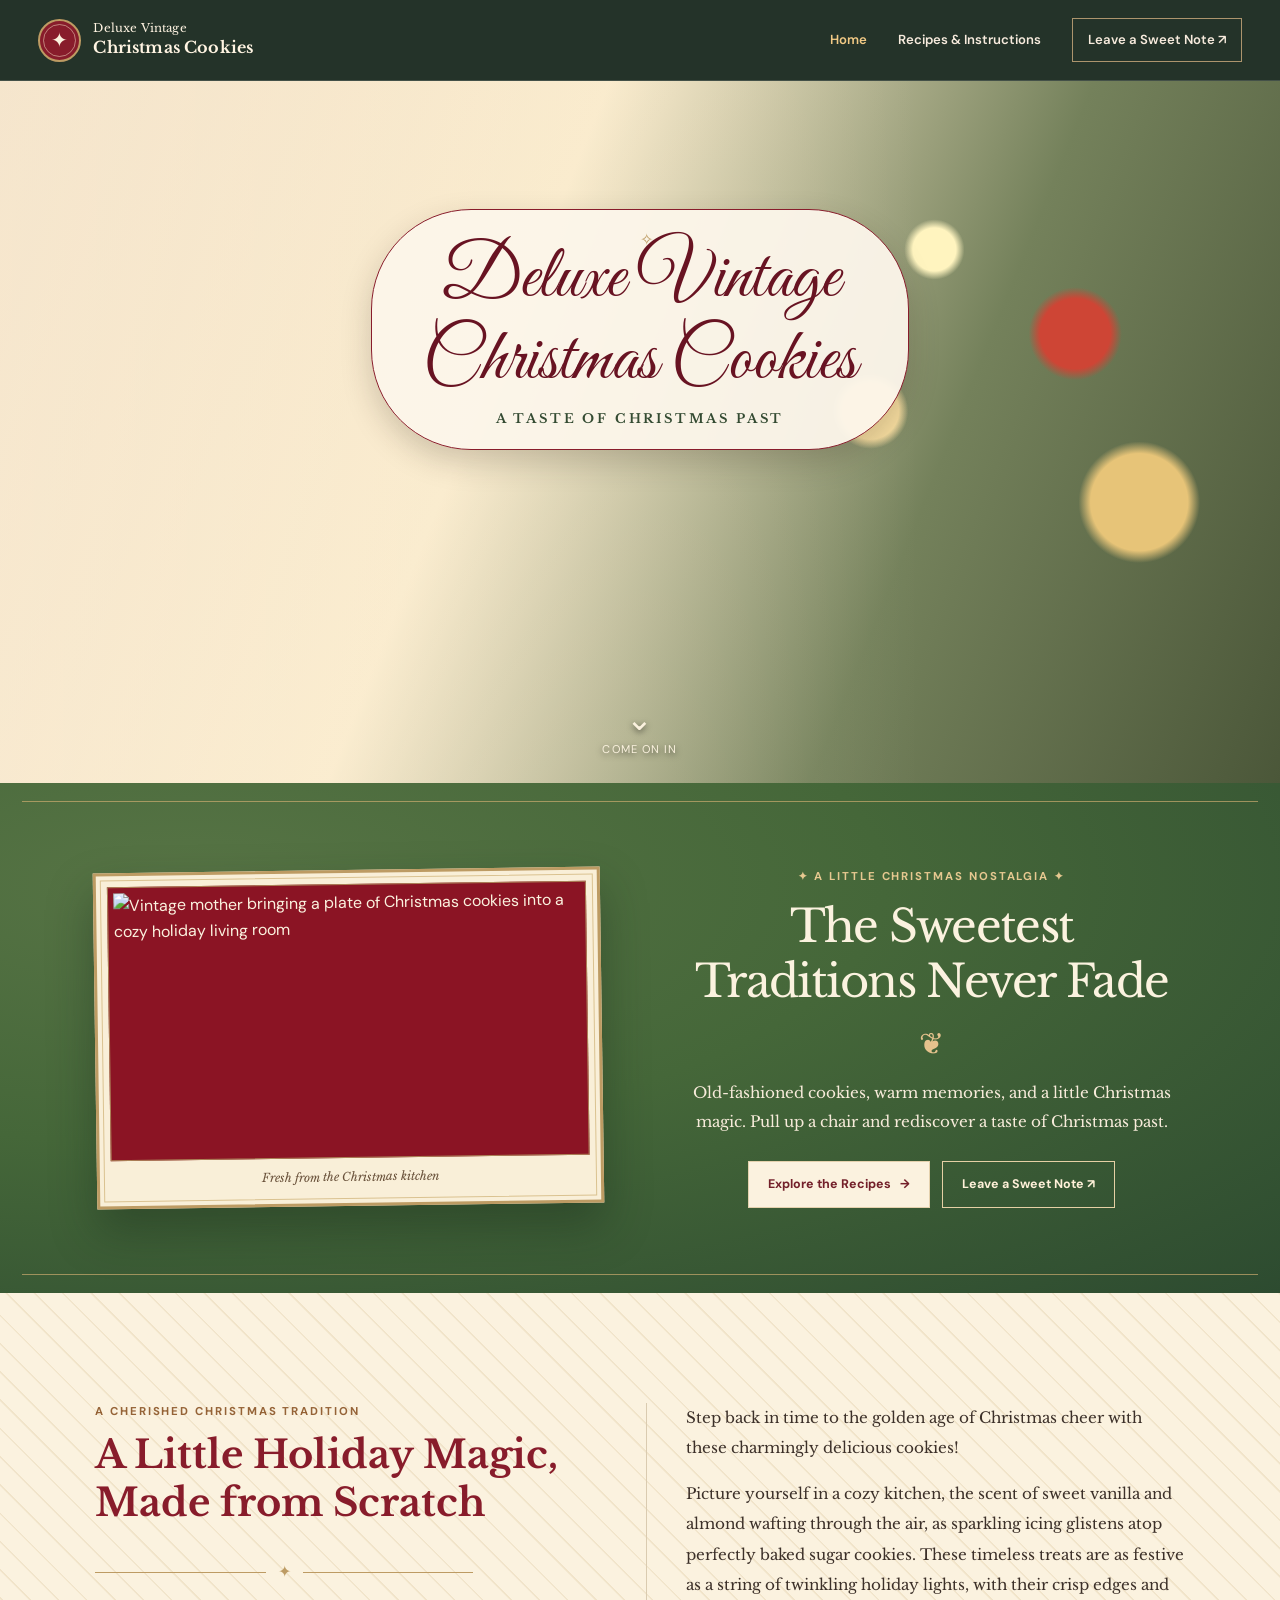
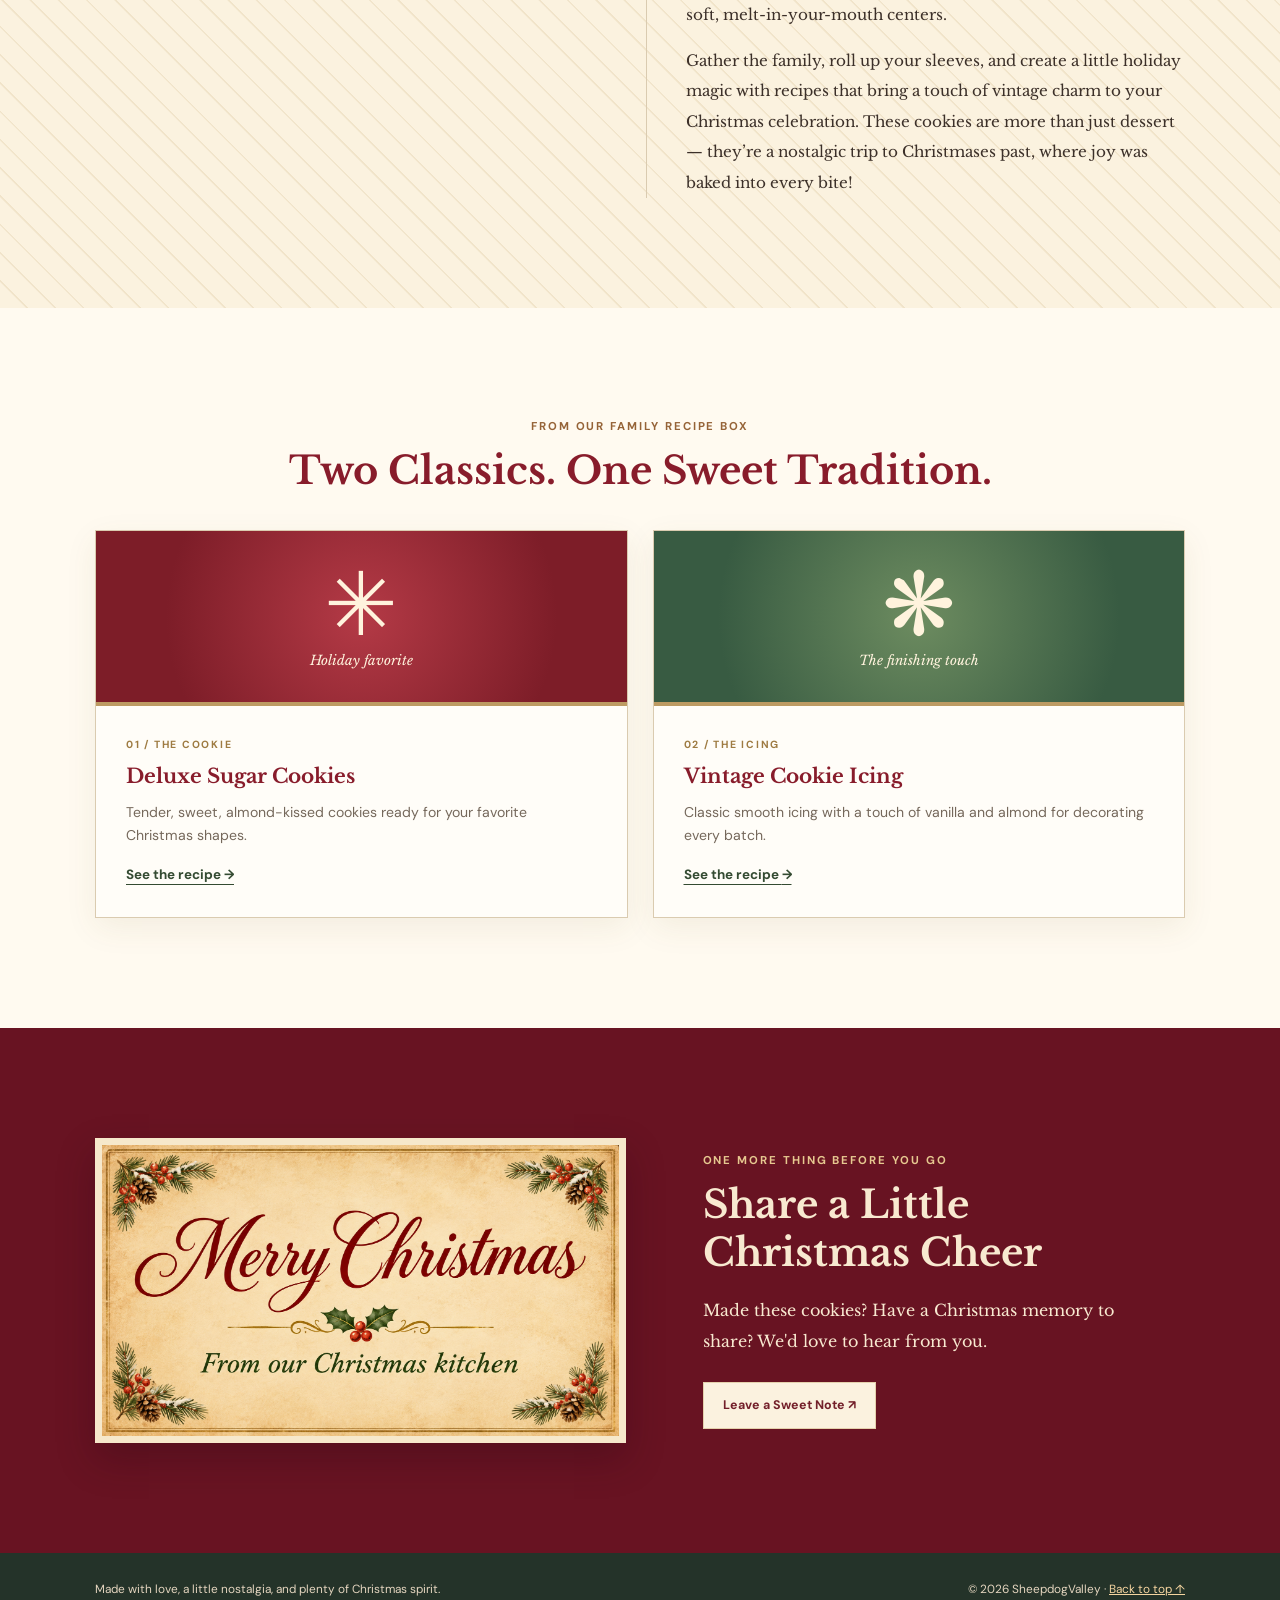
==== index.html @ 64ed607b "Add files via upload" ====
<!doctype html>
<html lang="en">
<head>
  <meta charset="utf-8">
  <meta name="viewport" content="width=device-width,initial-scale=1">
  <meta name="theme-color" content="#344b32">
  <meta name="description" content="Vintage Christmas sugar cookies, old-fashioned icing, and warm holiday memories from our Christmas kitchen.">
  <title>Deluxe Vintage Christmas Cookies — A Taste of Christmas Past</title>
  <link rel="preconnect" href="https://fonts.googleapis.com">
  <link rel="preconnect" href="https://fonts.gstatic.com" crossorigin>
  <link href="https://fonts.googleapis.com/css2?family=DM+Sans:wght@400;500;600;700&family=Libre+Baskerville:ital,wght@0,400;0,700;1,400&family=Great+Vibes&display=swap" rel="stylesheet">
  <link rel="stylesheet" href="css/styles.css">
  <script src="js/site.js" defer></script>
</head>
<body data-page="home">
  <a class="skip-link" href="#main">Skip to content</a>
  <header class="site-header" id="top">
    <div class="nav-shell">
      <a class="brand" href="index.html" aria-label="Deluxe Vintage Christmas Cookies, home"><span class="brand-mark" aria-hidden="true">✦</span><span>Deluxe Vintage<br><strong>Christmas Cookies</strong></span></a>
      <button class="menu-toggle" aria-label="Open navigation" aria-expanded="false" aria-controls="main-nav"><span></span><span></span><span></span></button>
      <nav id="main-nav" class="main-nav" aria-label="Main navigation">
        <a class="active" aria-current="page" href="index.html">Home</a>
        <a href="recipes.html">Recipes &amp; Instructions</a>
        <a class="nav-guestbook" href="https://docs.google.com/forms/d/e/1FAIpQLSepD3KOEROYPCmtr9J_5tR6kHB3oXomEkwlmHyR0JxOsneLbQ/viewform" target="_blank" rel="noopener noreferrer">Leave a Sweet Note ↗</a>
      </nav>
    </div>
  </header>
  <main id="main">
    <section class="hero" aria-label="Christmas cookie welcome">
      <!-- PLACEHOLDER: Replace --hero-image in css/styles.css with your original hero artwork URL. -->
      <div class="hero-shimmer" aria-hidden="true"></div>
      <div class="hero-content">
        <div class="hero-title-card"><span class="hero-spark" aria-hidden="true">✧</span><h1>Deluxe Vintage<br>Christmas Cookies</h1><p>A Taste of Christmas Past</p></div>
      </div>
      <a class="scroll-cue" href="#welcome" aria-label="Scroll to welcome section"><span aria-hidden="true">⌄</span><small>Come on in</small></a>
    </section>
    <section class="welcome" id="welcome" aria-labelledby="welcome-heading">
      <div class="welcome-inner page-width">
        <figure class="picture-frame">
          <div class="picture-mat"><img src="https://i.postimg.cc/tRhtRrcj/In-Shot-20261106-101318757.gif" alt="Vintage mother bringing a plate of Christmas cookies into a cozy holiday living room" width="854" height="480" loading="lazy"></div>
          <figcaption>Fresh from the Christmas kitchen</figcaption>
        </figure>
        <div class="welcome-copy">
          <p class="eyebrow light">✦ A little Christmas nostalgia ✦</p>
          <h2 id="welcome-heading">The Sweetest Traditions Never Fade</h2>
          <span class="flourish" aria-hidden="true">❦</span>
          <p>Old-fashioned cookies, warm memories, and a little Christmas magic. Pull up a chair and rediscover a taste of Christmas past.</p>
          <div class="button-row"><a class="button button-cream" href="recipes.html">Explore the Recipes <span aria-hidden="true">→</span></a><a class="button button-outline" href="https://docs.google.com/forms/d/e/1FAIpQLSepD3KOEROYPCmtr9J_5tR6kHB3oXomEkwlmHyR0JxOsneLbQ/viewform" target="_blank" rel="noopener noreferrer">Leave a Sweet Note ↗</a></div>
        </div>
      </div>
    </section>
    <section class="story section-pad" aria-labelledby="story-heading">
      <div class="story-inner page-width"><div class="story-lead"><p class="eyebrow">A cherished Christmas tradition</p><h2 id="story-heading">A Little Holiday Magic,<br>Made from Scratch</h2><div class="mini-rule" aria-hidden="true">✦</div></div>
        <div class="story-body"><p>Step back in time to the golden age of Christmas cheer with these charmingly delicious cookies!</p><p>Picture yourself in a cozy kitchen, the scent of sweet vanilla and almond wafting through the air, as sparkling icing glistens atop perfectly baked sugar cookies. These timeless treats are as festive as a string of twinkling holiday lights, with their crisp edges and soft, melt-in-your-mouth centers.</p><p>Gather the family, roll up your sleeves, and create a little holiday magic with recipes that bring a touch of vintage charm to your Christmas celebration. These cookies are more than just dessert — they’re a nostalgic trip to Christmases past, where joy was baked into every bite!</p></div>
      </div>
    </section>
    <section class="recipe-teaser section-pad" aria-labelledby="teaser-heading"><div class="page-width"><p class="eyebrow centered">From our family recipe box</p><h2 id="teaser-heading" class="centered">Two Classics. One Sweet Tradition.</h2><div class="teaser-grid">
      <article class="teaser-card"><div class="teaser-art teaser-art-cookie"><span aria-hidden="true">✳</span><small>Holiday favorite</small></div><div class="teaser-copy"><p class="card-number">01 / THE COOKIE</p><h3>Deluxe Sugar Cookies</h3><p>Tender, sweet, almond-kissed cookies ready for your favorite Christmas shapes.</p><a class="text-link" href="recipes.html#sugar-cookies">See the recipe <span aria-hidden="true">→</span></a></div></article>
      <article class="teaser-card"><div class="teaser-art teaser-art-icing"><span aria-hidden="true">❋</span><small>The finishing touch</small></div><div class="teaser-copy"><p class="card-number">02 / THE ICING</p><h3>Vintage Cookie Icing</h3><p>Classic smooth icing with a touch of vanilla and almond for decorating every batch.</p><a class="text-link" href="recipes.html#cookie-icing">See the recipe <span aria-hidden="true">→</span></a></div></article>
    </div></div></section>
    <section class="closing section-pad" aria-labelledby="closing-heading"><div class="page-width closing-inner"><img class="closing-card" src="assets/christmas-card.png" alt="Vintage Merry Christmas greeting card, from our Christmas kitchen" loading="lazy"><div><p class="eyebrow light">One more thing before you go</p><h2 id="closing-heading">Share a Little Christmas Cheer</h2><p>Made these cookies? Have a Christmas memory to share? We'd love to hear from you.</p><a class="button button-cream" href="https://docs.google.com/forms/d/e/1FAIpQLSepD3KOEROYPCmtr9J_5tR6kHB3oXomEkwlmHyR0JxOsneLbQ/viewform" target="_blank" rel="noopener noreferrer">Leave a Sweet Note ↗</a></div></div></section>
  </main>
  <footer class="site-footer"><div class="page-width footer-inner"><p>Made with love, a little nostalgia, and plenty of Christmas spirit.</p><p>© <span data-year>2026</span> SheepdogValley · <a href="#top">Back to top ↑</a></p></div></footer>
</body>
</html>
---- css/styles.css ----
:root{--evergreen:#344b32;--green:#456739;--deep-green:#233a2d;--cranberry:#881c2b;--cranberry-dark:#681322;--ivory:#fbf2df;--paper:#fffbf3;--gold:#bd9b63;--ink:#3c3029;--muted:#75685b;--line:#dacbb0;--hero-image:none} /* PLACEHOLDER: set --hero-image:url('YOUR_HERO_IMAGE_URL'); */
*,*::before,*::after{box-sizing:border-box}html{scroll-behavior:smooth;scroll-padding-top:86px}body{margin:0;background:var(--ivory);color:var(--ink);font-family:'DM Sans',Arial,sans-serif;line-height:1.65}a{color:inherit}img{max-width:100%}button,input{font:inherit}button{cursor:pointer}h1,h2,h3,p{margin-top:0}h1,h2,h3{font-family:'Libre Baskerville',Georgia,serif;line-height:1.25}h1{font-size:clamp(2.25rem,5vw,4.6rem)}h2{font-size:clamp(1.8rem,3vw,3rem)}h3{font-size:1.25rem}.page-width{max-width:1190px;margin-inline:auto;padding-inline:clamp(20px,4vw,50px)}.section-pad{padding-block:clamp(64px,9vw,110px)}.centered{text-align:center}.eyebrow{color:#956337;letter-spacing:.17em;text-transform:uppercase;font-size:.71rem;font-weight:700;line-height:1.5}.eyebrow.light{color:#e6c890}.skip-link{position:absolute;z-index:100;top:-100px;left:20px;padding:10px;background:white}.skip-link:focus{top:8px}.site-header{position:relative;z-index:20;background:#243329;color:#fff4e2;border-bottom:1px solid #ffffff25}.nav-shell{max-width:1480px;min-height:80px;display:flex;align-items:center;justify-content:space-between;gap:25px;margin:auto;padding:12px clamp(20px,3vw,46px)}.brand{display:flex;align-items:center;gap:12px;text-decoration:none;font-family:'Libre Baskerville',Georgia,serif;font-size:.73rem;line-height:1.35;letter-spacing:.015em}.brand strong{font-size:1rem;font-weight:700}.brand-mark{width:43px;height:43px;display:grid;place-items:center;flex-shrink:0;background:var(--cranberry);border:2px solid var(--gold);outline:1px solid #fff2d278;outline-offset:-6px;color:var(--ivory);font-size:1.25rem;border-radius:50%}.main-nav{display:flex;align-items:center;gap:clamp(15px,2.4vw,35px)}.main-nav a{text-decoration:none;color:#f7ebdd;font-size:.82rem;font-weight:600;transition:color .2s}.main-nav a:hover,.main-nav a.active{color:#f2ca85}.main-nav .nav-guestbook{border:1px solid #ac946d;padding:10px 15px}.menu-toggle{display:none;background:transparent;border:1px solid #cab78e7a;padding:9px;border-radius:3px}.menu-toggle span{display:block;width:22px;height:2px;background:#fff1d8;margin:4px 0}
.hero{min-height:min(78vh,720px);position:relative;display:flex;align-items:flex-start;justify-content:center;padding:clamp(65px,10vw,130px) 24px 105px;background-color:#d8bd90;background-image:var(--hero-image),radial-gradient(circle at 73% 24%,#fff4bf 0 2%,transparent 2.8%),radial-gradient(circle at 84% 36%,#ce4535 0 3%,transparent 4%),radial-gradient(circle at 68% 47%,#f8dea0 0 3%,transparent 4%),radial-gradient(circle at 89% 60%,#e7c478 0 4%,transparent 5%),linear-gradient(112deg,#eedbc1 0%,#f9eacb 39%,#74815b 70%,#4b5739 100%);background-size:cover;background-position:center}.hero::before{content:'';position:absolute;inset:0;background:linear-gradient(90deg,#fff3dc70,transparent 72%)}.hero-content{position:relative;text-align:center;width:100%}.hero-title-card{background:#fcf6eaf2;border:1.5px solid var(--cranberry);box-shadow:0 12px 30px #2f251a35;padding:25px clamp(20px,4vw,65px) 20px;border-radius:100px;display:inline-block;max-width:min(780px,100%)}.hero-title-card h1{font-family:'Great Vibes',cursive;color:var(--cranberry-dark);font-size:clamp(2.4rem,5.8vw,5.2rem);line-height:1.1;margin:4px 0 6px;font-weight:400}.hero-title-card p{font-family:'Libre Baskerville',serif;text-transform:uppercase;font-weight:700;color:var(--evergreen);letter-spacing:.22em;font-size:clamp(.57rem,1vw,.85rem);margin:0}.hero-spark{position:absolute;top:18px;color:var(--gold)}.scroll-cue{position:absolute;bottom:22px;left:50%;transform:translateX(-50%);text-align:center;text-decoration:none;color:var(--ivory);filter:drop-shadow(0 2px 3px #0009)}.scroll-cue span{display:block;font-size:2rem;line-height:1}.scroll-cue small{font-size:.7rem;letter-spacing:.1em;text-transform:uppercase}
.welcome{background:radial-gradient(ellipse at 15% 20%,#577445,var(--green) 45%,#2d4b30);color:var(--ivory);position:relative;padding:clamp(45px,7vw,85px) 0}.welcome::before,.welcome::after{content:'';position:absolute;left:22px;right:22px;pointer-events:none;border-top:1px solid #d1af71aa}.welcome::before{top:18px}.welcome::after{bottom:18px}.welcome-inner{display:grid;grid-template-columns:minmax(0,1fr) minmax(0,1fr);gap:clamp(30px,6vw,95px);align-items:center}.picture-frame{max-width:530px;width:100%;margin:0 auto;padding:11px;background:#f9efd8;border:3px solid var(--gold);outline:1px solid #dac290;outline-offset:-8px;box-shadow:0 22px 45px #17281964;transform:rotate(-.8deg)}.picture-mat{background:#8b1424;border:1px solid #ac8358;padding:5px}.picture-mat img{display:block;width:100%;height:auto;aspect-ratio:854/480;object-fit:cover}.picture-frame figcaption{font-family:'Libre Baskerville',Georgia,serif;font-style:italic;color:#685039;text-align:center;font-size:.74rem;margin:10px 0 4px}.welcome-copy{text-align:center;max-width:510px;margin:auto}.welcome-copy h2{font-weight:400;font-size:clamp(2rem,3.5vw,3.7rem);line-height:1.22;letter-spacing:-.035em;margin:15px 0 5px}.welcome-copy>p:not(.eyebrow){font-family:'Libre Baskerville',serif;color:#f7ebda;font-size:.95rem;line-height:1.85}.flourish{display:block;color:#e5c28d;font-size:1.9rem;margin:10px auto}.button-row{display:flex;flex-wrap:wrap;align-items:center;justify-content:center;gap:12px;margin-top:25px}.button{display:inline-flex;min-height:47px;align-items:center;justify-content:center;gap:9px;padding:11px 19px;text-decoration:none;text-align:center;border:1px solid transparent;font-size:.78rem;font-weight:700;transition:background .16s,transform .16s,border-color .16s;line-height:1.35}.button:hover{transform:translateY(-2px)}.button:focus-visible,a:focus-visible,button:focus-visible,input:focus-visible{outline:3px solid #e8ad46;outline-offset:3px}.button-cream{color:#73202a;background:var(--ivory);border-color:#e4d1ad}.button-cream:hover{background:white}.button-outline{color:#fff1d9;border-color:#e5d0a5;background:transparent}.button-outline:hover{background:#ffffff1c}.button-dark{background:var(--evergreen);color:var(--ivory)}.button-cranberry{background:var(--cranberry);color:#fff}
.story{background:repeating-linear-gradient(45deg,#f4ead500 0 18px,#a67d3220 19px 20px),var(--ivory)}.story-inner{display:grid;grid-template-columns:.95fr 1.05fr;gap:clamp(30px,5vw,100px);align-items:start}.story-lead h2{color:var(--cranberry)}.mini-rule{display:flex;align-items:center;gap:12px;color:var(--gold);width:100%;margin:25px 0}.mini-rule:before,.mini-rule:after{content:'';height:1px;width:35%;background:var(--gold)}.story-body{padding-left:clamp(0px,3vw,44px);border-left:1px solid var(--line);font-family:'Libre Baskerville',Georgia,serif;font-size:.95rem;line-height:2}.story-body p:last-child{margin-bottom:0}.recipe-teaser{background:#fffaf0}.recipe-teaser h2{margin:12px 0 35px;color:var(--cranberry)}.teaser-grid{display:grid;grid-template-columns:repeat(2,minmax(0,1fr));gap:25px}.teaser-card{overflow:hidden;border:1px solid var(--line);background:#fffdf8;box-shadow:0 10px 30px #6c542214}.teaser-art{min-height:175px;display:flex;flex-direction:column;justify-content:center;align-items:center;color:#fff3dd;border-bottom:4px solid var(--gold)}.teaser-art span{font-family:Georgia,serif;font-size:5.5rem;line-height:1}.teaser-art small{font-family:'Libre Baskerville',serif;font-style:italic}.teaser-art-cookie{background:radial-gradient(circle at 50% 50%,#b43a46,#7d1d28 70%)}.teaser-art-icing{background:radial-gradient(circle at 50% 50%,#6d8c60,#385b42 72%)}.teaser-copy{padding:30px}.card-number{font-size:.65rem;font-weight:700;color:#9e7b42;letter-spacing:.17em}.teaser-copy h3{color:var(--cranberry);margin:5px 0 12px}.teaser-copy p:not(.card-number){font-size:.88rem;color:var(--muted)}.text-link{color:var(--evergreen);font-size:.84rem;font-weight:700;text-decoration-thickness:1px;text-underline-offset:5px}.closing{background:var(--cranberry-dark);color:#f8e9d0}.closing-inner{display:grid;grid-template-columns:1.1fr 1fr;align-items:center;gap:clamp(35px,6vw,90px)}.closing-card{width:100%;border:7px solid #f6e8cb;box-shadow:0 16px 35px #2b07144d}.closing h2{margin:12px 0 18px}.closing p:not(.eyebrow){max-width:450px;font-family:'Libre Baskerville',serif;line-height:1.9}.closing .button{margin-top:10px}.site-footer{background:#243329;color:#e4d5bf;padding:27px 0}.footer-inner{display:flex;gap:15px;justify-content:space-between;align-items:center;font-size:.74rem}.footer-inner p{margin:0}.footer-inner a{color:#f5d5a0}
/* Recipe page */
.recipe-masthead{text-align:center;color:#fff5e6;padding:80px 0 66px;background:radial-gradient(circle at 50% -20%,#bc3d4b,var(--cranberry) 54%,#62131f)}.recipe-masthead h1{font-size:clamp(2.1rem,4.5vw,4rem);margin:10px 0 15px;font-weight:400}.recipe-masthead p:not(.eyebrow){font-family:'Libre Baskerville',Georgia,serif}.countdown{display:inline-flex;align-items:center;gap:12px;justify-content:center;margin-top:24px;padding:13px 21px;border:1px solid #eac793b3;background:#40101c35;color:#ffebce;font-size:.82rem;font-weight:700}.countdown span:first-child,.countdown span:last-child{color:#e7be79}.recipe-page-main{padding:30px 0 95px;background:linear-gradient(125deg,#f2e5ce 0%,#fff9ed 65%)}.recipe-jump{display:flex;flex-wrap:wrap;align-items:center;justify-content:center;gap:10px 20px;margin:10px 0 35px;font-size:.78rem}.recipe-jump span{font-weight:700;color:#765c40}.recipe-jump a{color:var(--cranberry);text-decoration:none;font-weight:700;border-bottom:1px solid #ba9a65}.recipe-grid{display:grid;grid-template-columns:repeat(2,minmax(0,1fr));gap:28px;align-items:start}.recipe-card{background:#fffdf7;border:1px solid #d5c5a7;padding:clamp(23px,3vw,43px);box-shadow:0 15px 35px #76604220;scroll-margin-top:95px}.recipe-card-top{display:flex;align-items:center;justify-content:space-between;border-bottom:1px solid var(--line);padding-bottom:13px;margin-bottom:24px}.recipe-number{color:#95723d;letter-spacing:.15em;font-size:.68rem;font-weight:700}.recipe-symbol{font-size:2rem;color:#aa6e48}.recipe-card h2{color:var(--cranberry);font-size:clamp(1.8rem,2.3vw,2.45rem);margin-bottom:8px}.recipe-subtitle{font-family:'Libre Baskerville',serif;font-style:italic;color:#87735e;font-size:.84rem}.recipe-meta{display:flex;flex-wrap:wrap;gap:8px;margin:24px 0 32px}.recipe-meta span{padding:6px 10px;font-size:.67rem;font-weight:700;background:#edf0e5;color:#456144}.recipe-card h3{color:var(--evergreen);font-size:1.13rem;border-bottom:1px solid #d8ccb4;padding-bottom:9px;margin:26px 0 10px}.hint{color:var(--muted);font-size:.73rem;margin:0 0 15px}.checklist{display:grid;gap:4px}.checklist label{display:flex;align-items:flex-start;gap:12px;padding:8px 7px;border-radius:3px;cursor:pointer;line-height:1.5;font-size:.83rem}.checklist label:hover{background:#f3ead9}.checklist input{width:18px;height:18px;margin:1px 0 0;flex:none;accent-color:var(--green);cursor:pointer}.checklist input:checked+span{color:#8d897e;text-decoration:line-through;text-decoration-color:#9eaa95}.steps{padding-left:23px;margin:19px 0 0;display:grid;gap:13px;font-family:'Libre Baskerville',serif;font-size:.84rem;line-height:1.85}.steps li{padding-left:5px}.steps li::marker{color:#8e2938;font-weight:700}.tip{display:flex;gap:13px;align-items:flex-start;background:#f3ecdb;color:#564b3c;padding:19px;margin-top:30px}.tip>span{font-size:1.25rem;color:var(--cranberry)}.tip p{font-size:.8rem;line-height:1.75;margin:0}.shopping{margin-top:40px;background:#fffdf7;border:1px solid #d5c5a7;box-shadow:0 15px 35px #76604220;padding:clamp(24px,4vw,47px);scroll-margin-top:95px}.shopping-head{display:flex;align-items:end;justify-content:space-between;gap:20px;border-bottom:1px solid var(--line);padding-bottom:24px;margin-bottom:20px}.shopping-head h2{color:var(--cranberry);font-size:clamp(1.8rem,3vw,2.8rem);margin:8px 0}.shopping-head p:last-child{font-size:.85rem;color:var(--muted);margin:0}.shopping-tools{display:flex;flex-direction:column;align-items:flex-end;gap:9px;white-space:nowrap}.shopping-tools span{font-size:.78rem;color:var(--evergreen);font-weight:700}.shopping-tools .button{min-height:36px;padding:8px 15px}.shopping-list{grid-template-columns:repeat(2,minmax(0,1fr));column-gap:25px}.shopping-footer{margin-top:27px;border-top:1px solid var(--line);padding-top:22px;display:flex;justify-content:space-between;align-items:center;gap:20px}.shopping-footer p{font-family:'Libre Baskerville',serif;font-style:italic;color:var(--muted);margin:0;text-align:right;font-size:.8rem}
@media(max-width:850px){.welcome-inner{gap:28px}.story-inner{gap:35px}.main-nav{gap:16px}.main-nav a{font-size:.73rem}.nav-shell{min-height:72px}.picture-frame{padding:7px}.picture-frame figcaption{font-size:.62rem}.welcome-copy h2{font-size:2rem}.welcome-copy>p:not(.eyebrow){font-size:.83rem}.recipe-grid{gap:18px}}
@media(max-width:680px){html{scroll-padding-top:65px}.nav-shell{min-height:64px;padding:9px 17px}.brand{font-size:.63rem;gap:9px}.brand strong{font-size:.76rem}.brand-mark{width:39px;height:39px}.menu-toggle{display:block}.main-nav{display:none;position:absolute;top:100%;left:0;right:0;flex-direction:column;align-items:stretch;gap:0;background:#243329;padding:10px 18px 19px;box-shadow:0 15px 20px #0005}.main-nav.is-open{display:flex}.main-nav a{padding:12px 10px;font-size:.87rem}.main-nav .nav-guestbook{margin-top:7px;text-align:center}.hero{min-height:410px;padding:74px 18px 75px;background-position:68% center}.hero-title-card{padding:20px 20px 18px;border-radius:45px}.hero-title-card h1{font-size:clamp(2.2rem,8vw,3.5rem)}.hero-title-card p{letter-spacing:.12em}.scroll-cue{bottom:17px}.welcome{padding:43px 0}.welcome::before,.welcome::after{left:12px;right:12px}.welcome::before{top:12px}.welcome::after{bottom:12px}.welcome-inner{grid-template-columns:1fr;gap:29px}.picture-frame{width:min(100%,410px);padding:7px;transform:none}.picture-frame figcaption{font-size:.7rem;margin:7px 0 3px}.welcome-copy{max-width:450px}.welcome-copy h2{font-size:clamp(1.95rem,7vw,2.9rem)}.welcome-copy>p:not(.eyebrow){font-size:.87rem}.button-row{margin-top:18px}.button{min-height:44px}.story-inner,.teaser-grid,.closing-inner,.recipe-grid{grid-template-columns:1fr}.story-inner{gap:17px}.story-body{padding:0;border:0;font-size:.87rem;line-height:1.85}.story-lead h2{font-size:clamp(1.8rem,7vw,2.6rem)}.closing-inner{gap:33px}.closing-card{max-width:510px}.closing h2{font-size:2rem}.teaser-art{min-height:140px}.teaser-copy{padding:24px}.footer-inner{flex-direction:column;text-align:center;gap:7px}.recipe-masthead{padding:55px 0 49px}.recipe-masthead h1{font-size:2.25rem}.recipe-page-main{padding-top:20px}.recipe-jump{gap:9px 15px}.recipe-card{scroll-margin-top:75px}.shopping-head{align-items:flex-start;flex-direction:column}.shopping-tools{align-items:flex-start;flex-direction:row;align-items:center;flex-wrap:wrap}.shopping-list{grid-template-columns:1fr}.shopping-footer{flex-direction:column;align-items:stretch}.shopping-footer p{text-align:left}.shopping-footer .button{width:100%}}
@media(max-width:360px){.hero-title-card h1{font-size:2rem}.brand strong{font-size:.68rem}.brand-mark{width:35px;height:35px}.button-row .button{width:100%}.recipe-masthead h1{font-size:1.85rem}.recipe-jump{gap:8px}.recipe-jump span{width:100%;text-align:center}}
@media(prefers-reduced-motion:reduce){html{scroll-behavior:auto}*,*::before,*::after{transition:none!important}}
@media print{@page{margin:16mm}body{background:#fff;color:#000;font:11pt/1.5 Georgia,serif}.site-header,.recipe-masthead,.recipe-jump,.site-footer,.shopping-tools,.shopping-footer button,.skip-link{display:none!important}.recipe-page-main{background:#fff;padding:0}.recipe-card,.shopping{box-shadow:none;border:1px solid #aaa;break-inside:avoid;padding:16px;margin:0 0 15px}.recipe-grid{display:block}.recipe-card h2,.shopping h2{color:#000}.shopping{margin-top:15px}.shopping-list{grid-template-columns:repeat(2,1fr)}.checklist input{appearance:auto}.checklist label{padding:3px}.checklist input:checked+span{text-decoration:none;color:#000}.steps{gap:3px}a{text-decoration:none}html{scroll-behavior:auto}}
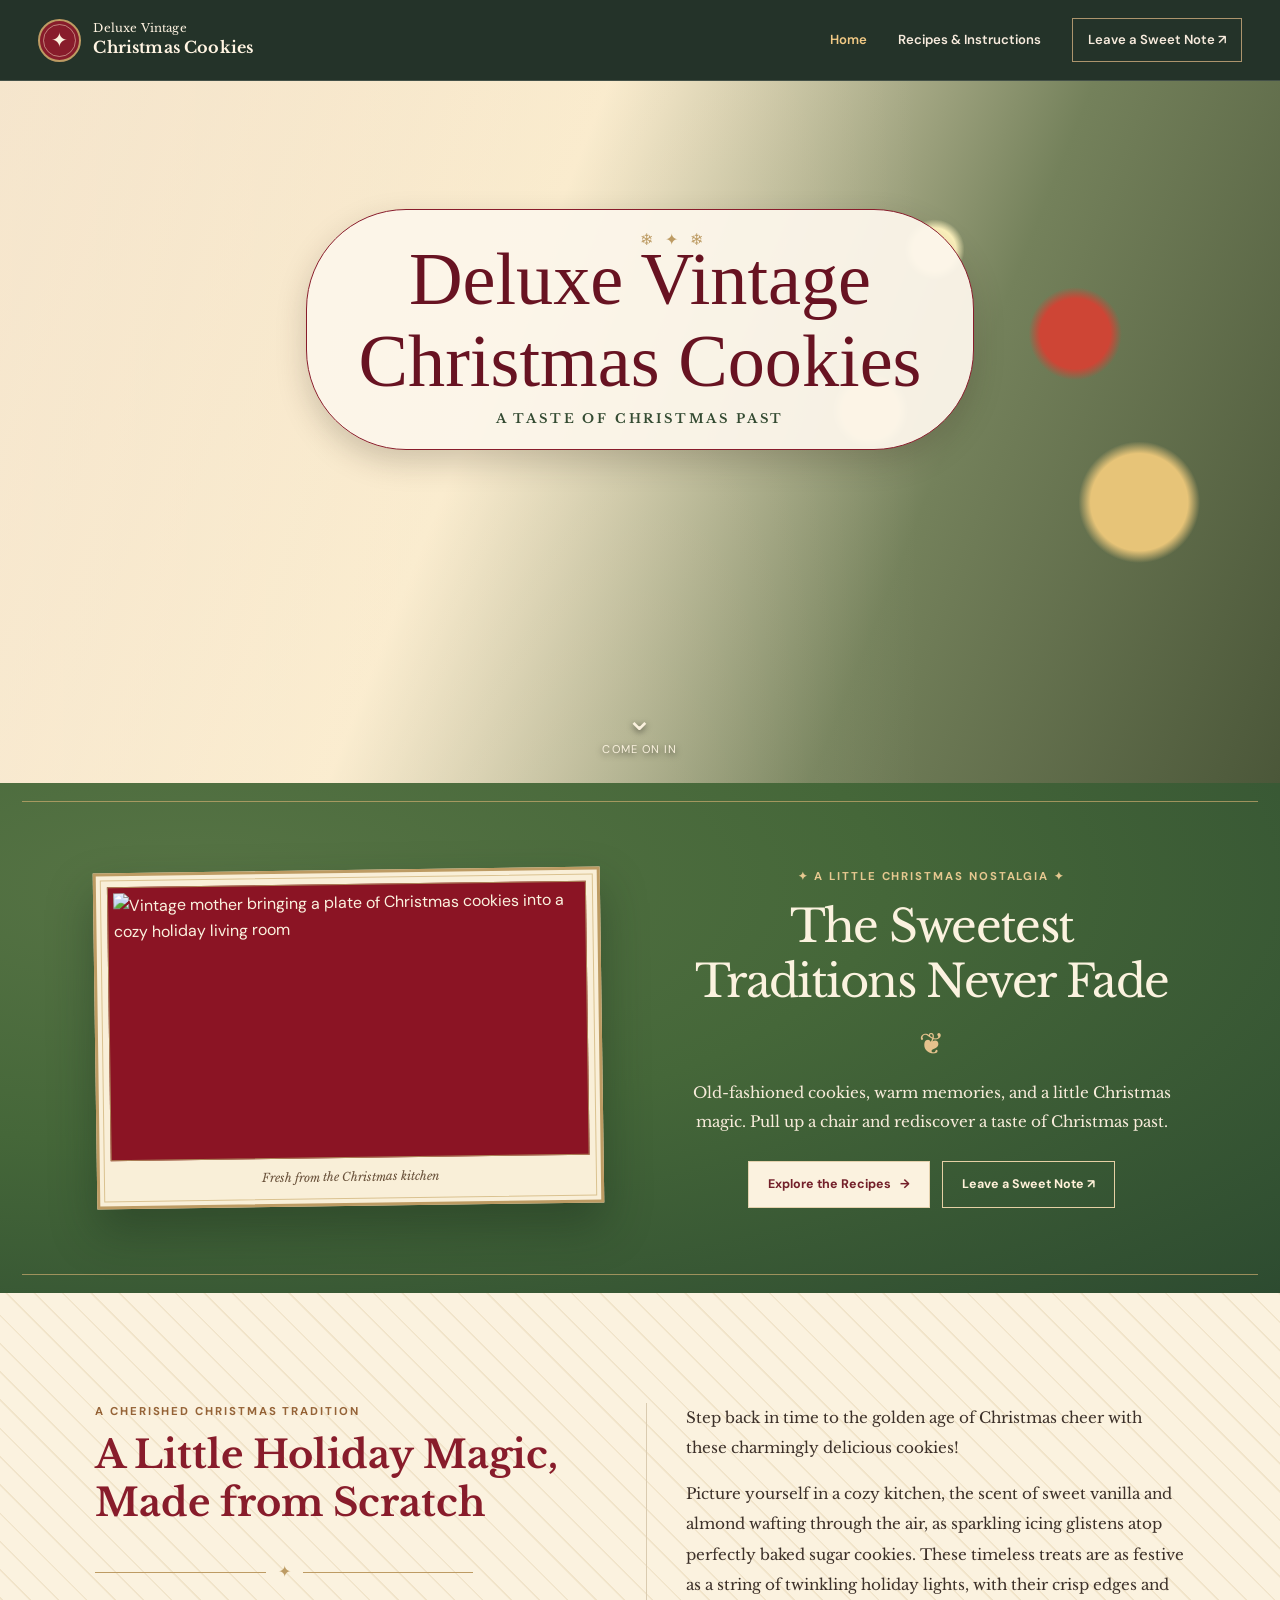
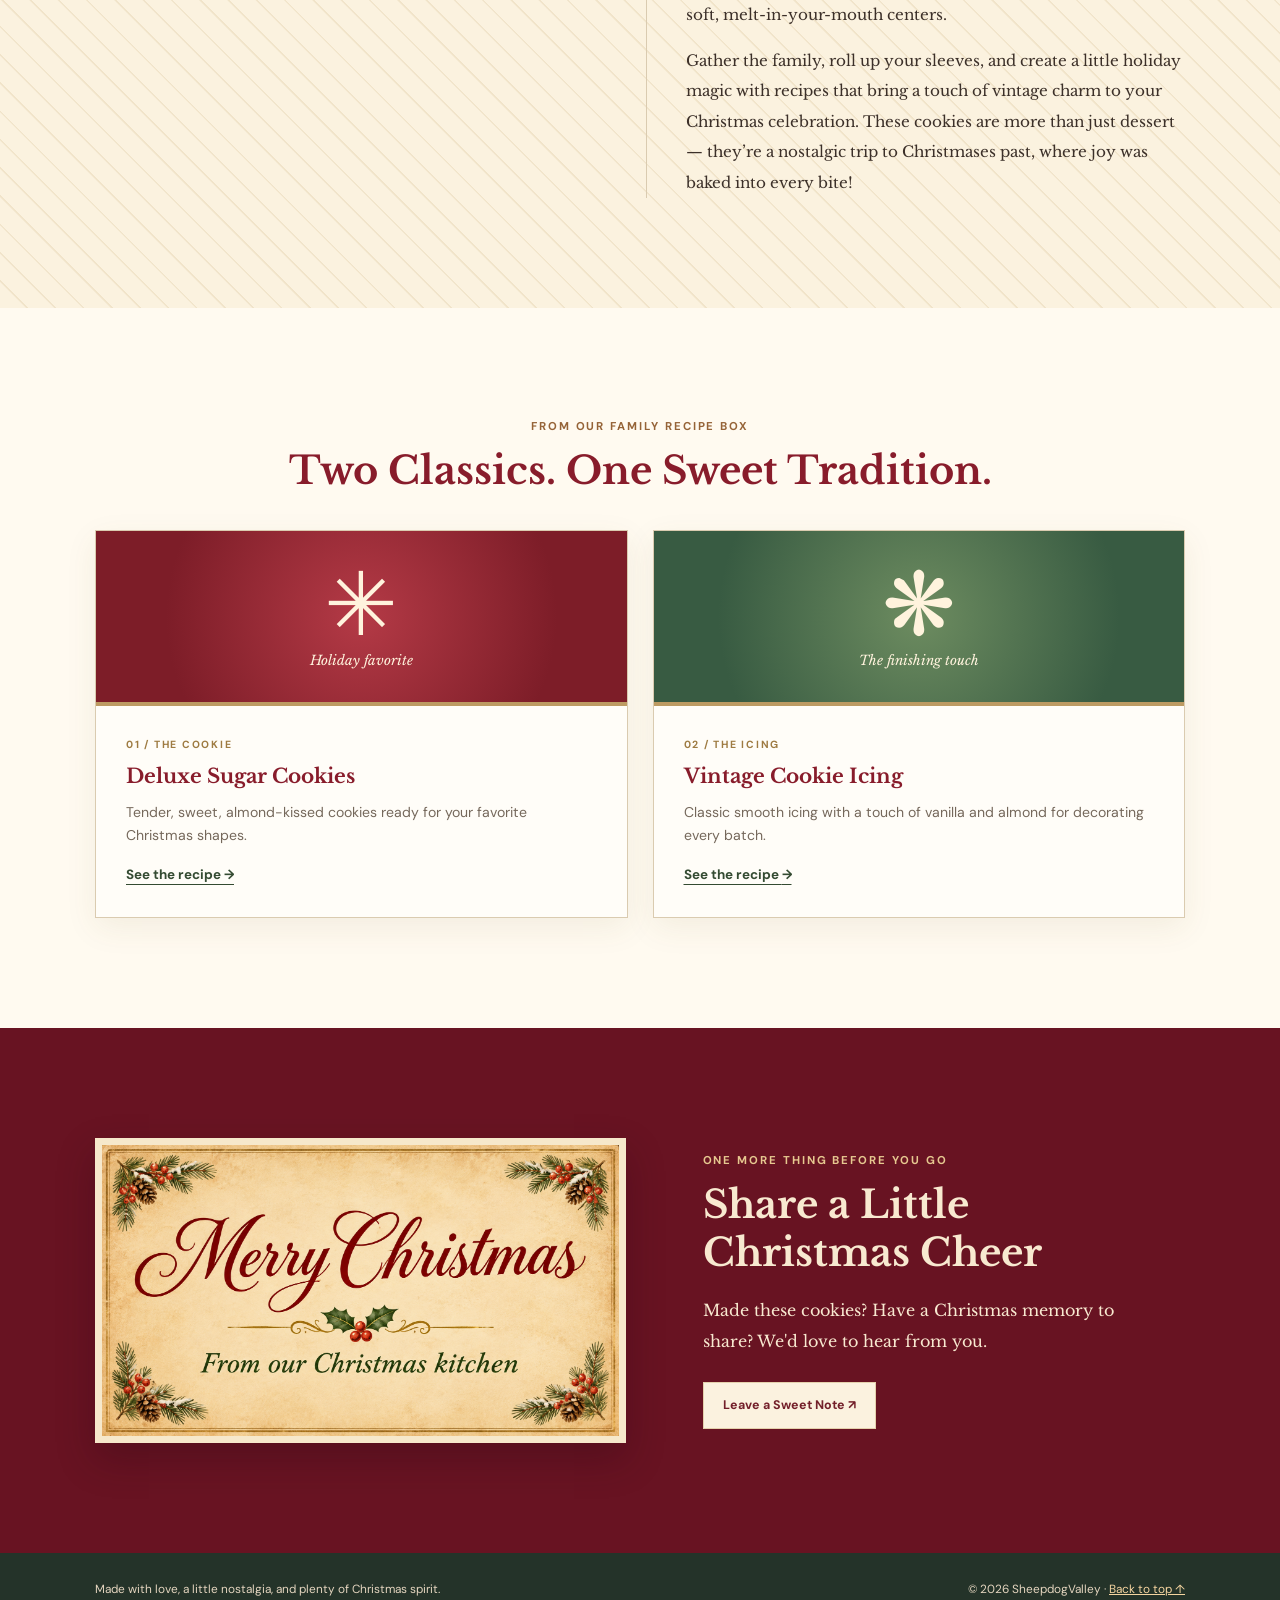
==== commit 5a745dc4: "Update index.html" ====
--- a/index.html
+++ b/index.html
@@ -8,7 +8,7 @@
   <title>Deluxe Vintage Christmas Cookies — A Taste of Christmas Past</title>
   <link rel="preconnect" href="https://fonts.googleapis.com">
   <link rel="preconnect" href="https://fonts.gstatic.com" crossorigin>
-  <link href="https://fonts.googleapis.com/css2?family=DM+Sans:wght@400;500;600;700&family=Libre+Baskerville:ital,wght@0,400;0,700;1,400&family=Great+Vibes&display=swap" rel="stylesheet">
+  <link href="https://fonts.googleapis.com/css2?family=DM+Sans:wght@400;500;600;700&family=Libre+Baskerville:ital,wght@0,400;0,700;1,400&family=Berkshire+Swash&display=swap" rel="stylesheet">
   <link rel="stylesheet" href="css/styles.css">
   <script src="js/site.js" defer></script>
 </head>
@@ -27,10 +27,12 @@
   </header>
   <main id="main">
     <section class="hero" aria-label="Christmas cookie welcome">
-      <!-- PLACEHOLDER: Replace --hero-image in css/styles.css with your original hero artwork URL. -->
-      <div class="hero-shimmer" aria-hidden="true"></div>
+      <!-- Add your original image at assets/hero-christmas.jpg. The image is scaled without cropping on any screen. -->
+      <div class="hero-image-wrap" aria-hidden="true">
+        <img class="hero-artwork" src="assets/hero-christmas.jpg" alt="" onerror="this.hidden=true;this.parentElement.classList.add('hero-image-missing')">
+      </div>
       <div class="hero-content">
-        <div class="hero-title-card"><span class="hero-spark" aria-hidden="true">✧</span><h1>Deluxe Vintage<br>Christmas Cookies</h1><p>A Taste of Christmas Past</p></div>
+        <div class="hero-title-card"><span class="hero-spark" aria-hidden="true">❄ &nbsp; ✦ &nbsp; ❄</span><h1>Deluxe Vintage<br>Christmas Cookies</h1><p>A Taste of Christmas Past</p></div>
       </div>
       <a class="scroll-cue" href="#welcome" aria-label="Scroll to welcome section"><span aria-hidden="true">⌄</span><small>Come on in</small></a>
     </section>
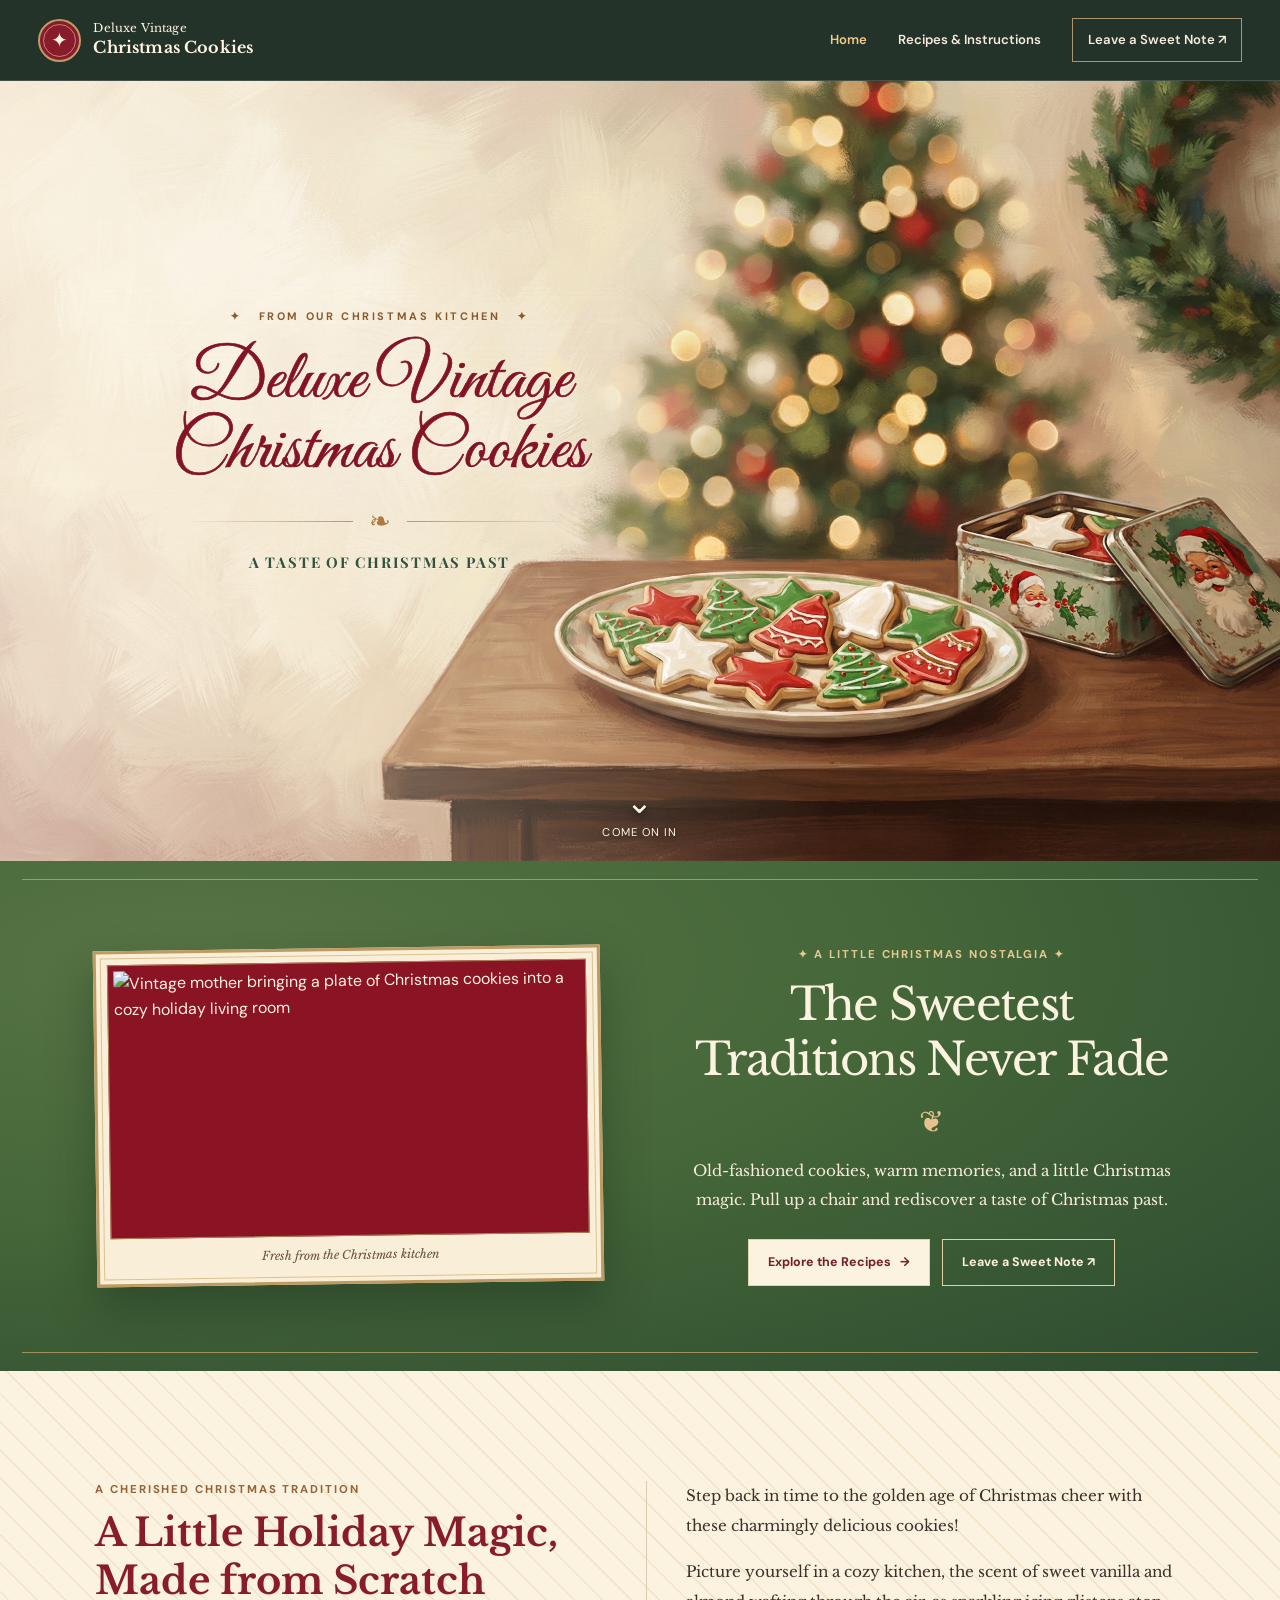
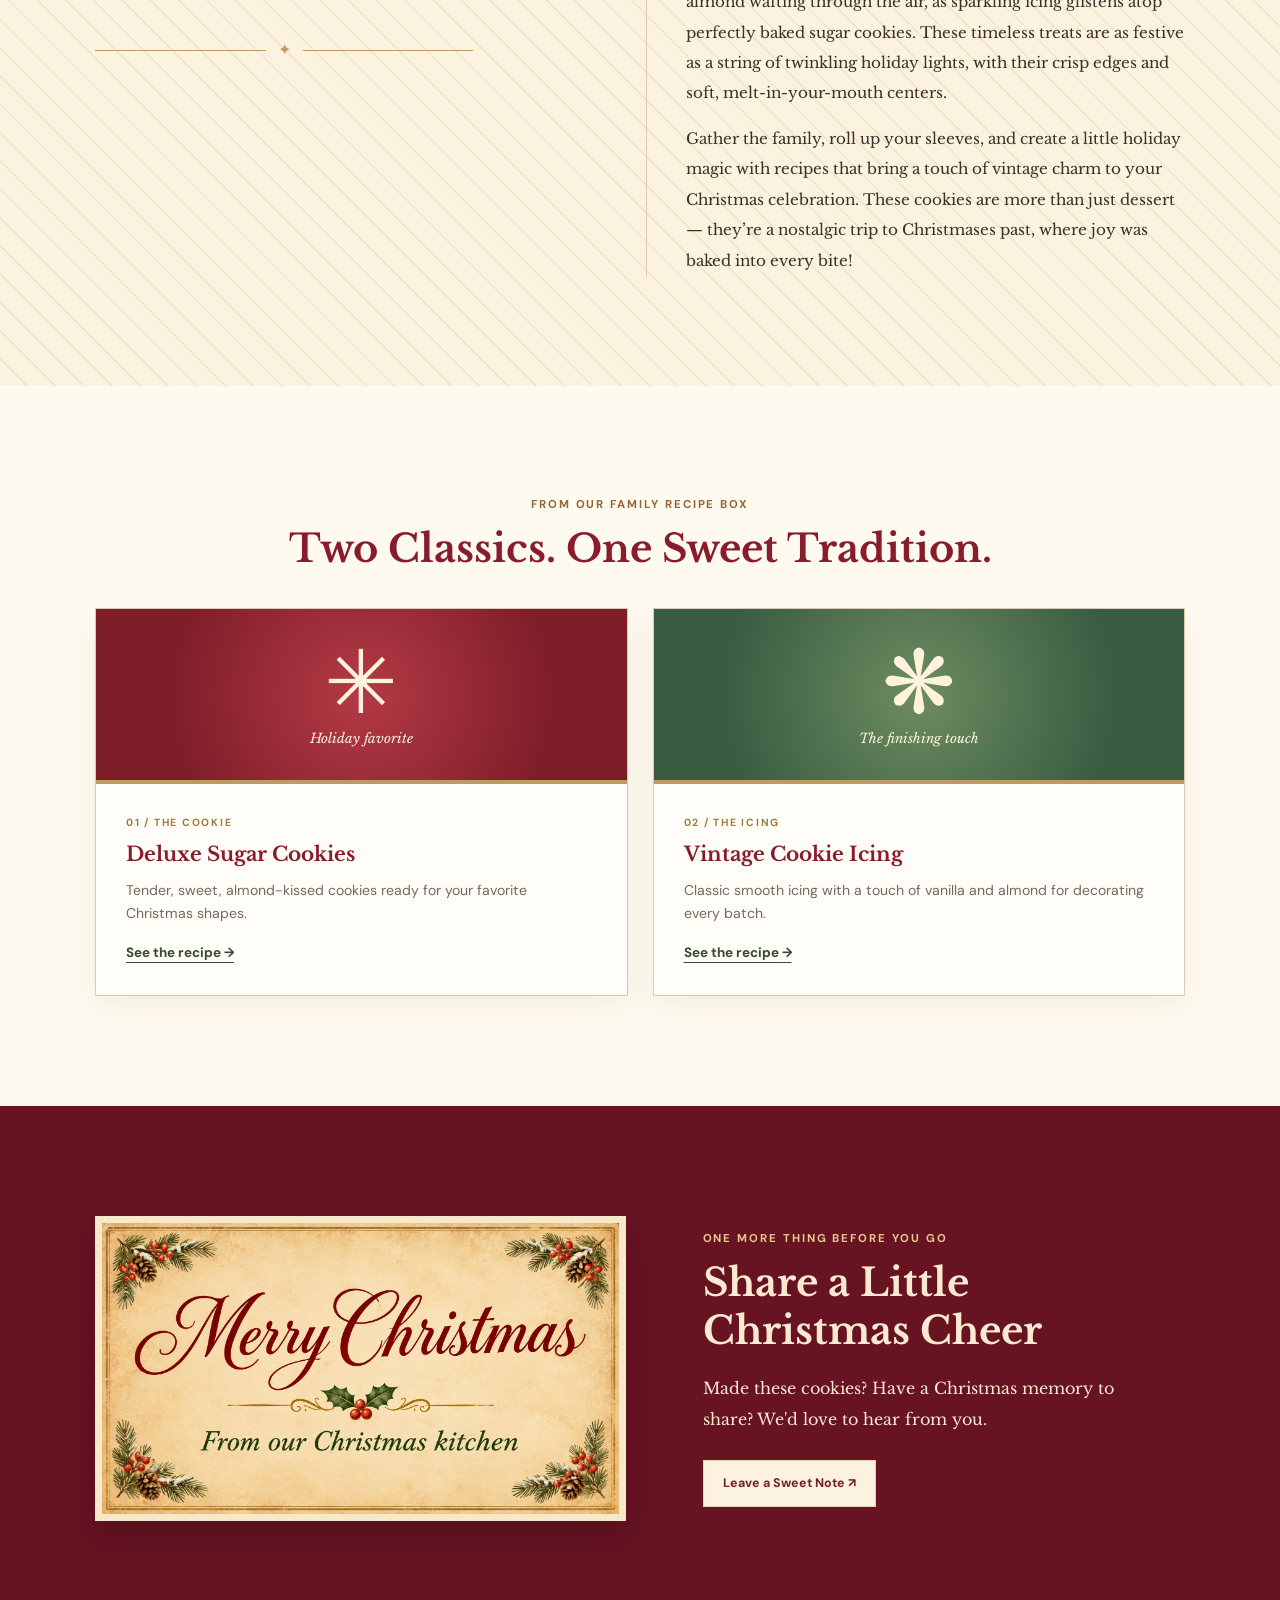
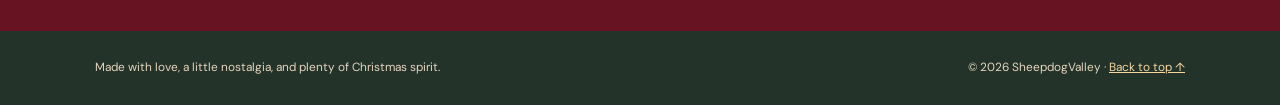
==== commit f4a451d6: "Update index.html" ====
--- a/index.html
+++ b/index.html
@@ -8,7 +8,7 @@
   <title>Deluxe Vintage Christmas Cookies — A Taste of Christmas Past</title>
   <link rel="preconnect" href="https://fonts.googleapis.com">
   <link rel="preconnect" href="https://fonts.gstatic.com" crossorigin>
-  <link href="https://fonts.googleapis.com/css2?family=DM+Sans:wght@400;500;600;700&family=Libre+Baskerville:ital,wght@0,400;0,700;1,400&family=Berkshire+Swash&display=swap" rel="stylesheet">
+  <link href="https://fonts.googleapis.com/css2?family=DM+Sans:wght@400;500;600;700&family=Libre+Baskerville:ital,wght@0,400;0,700;1,400&family=Great+Vibes&family=Playfair+Display:wght@400;600;700&display=swap" rel="stylesheet">
   <link rel="stylesheet" href="css/styles.css">
   <script src="js/site.js" defer></script>
 </head>
@@ -26,15 +26,20 @@
     </div>
   </header>
   <main id="main">
-    <section class="hero" aria-label="Christmas cookie welcome">
-      <!-- Add your original image at assets/hero-christmas.jpg. The image is scaled without cropping on any screen. -->
-      <div class="hero-image-wrap" aria-hidden="true">
-        <img class="hero-artwork" src="assets/hero-christmas.jpg" alt="" onerror="this.hidden=true;this.parentElement.classList.add('hero-image-missing')">
+    <section class="hero" aria-labelledby="hero-heading">
+      <!-- Upload your original artwork to assets/hero-christmas.jpg. It fills the desktop hero; on mobile, the full image is shown. -->
+      <div class="hero-visual">
+        <img class="hero-artwork" src="assets/hero-christmas.jpg" alt="Vintage Christmas illustration of decorated cookies and a holiday cookie tin beside a glowing Christmas tree" onerror="this.classList.add('is-missing')">
       </div>
       <div class="hero-content">
-        <div class="hero-title-card"><span class="hero-spark" aria-hidden="true">❄ &nbsp; ✦ &nbsp; ❄</span><h1>Deluxe Vintage<br>Christmas Cookies</h1><p>A Taste of Christmas Past</p></div>
+        <div class="hero-lettering">
+          <span class="hero-kicker">✦ &nbsp; FROM OUR CHRISTMAS KITCHEN &nbsp; ✦</span>
+          <h1 id="hero-heading"><span>Deluxe Vintage</span><span>Christmas Cookies</span></h1>
+          <div class="hero-divider" aria-hidden="true"><span>❧</span></div>
+          <p>A Taste of Christmas Past</p>
+        </div>
       </div>
-      <a class="scroll-cue" href="#welcome" aria-label="Scroll to welcome section"><span aria-hidden="true">⌄</span><small>Come on in</small></a>
+      <a class="scroll-cue" href="#welcome" aria-label="Explore the Christmas cookies website"><span aria-hidden="true">⌄</span><small>Come on in</small></a>
     </section>
     <section class="welcome" id="welcome" aria-labelledby="welcome-heading">
       <div class="welcome-inner page-width">
--- a/css/styles.css
+++ b/css/styles.css
@@ -1,12 +1,46 @@
 :root{--evergreen:#344b32;--green:#456739;--deep-green:#233a2d;--cranberry:#881c2b;--cranberry-dark:#681322;--ivory:#fbf2df;--paper:#fffbf3;--gold:#bd9b63;--ink:#3c3029;--muted:#75685b;--line:#dacbb0;--hero-image:none} /* PLACEHOLDER: set --hero-image:url('YOUR_HERO_IMAGE_URL'); */
 *,*::before,*::after{box-sizing:border-box}html{scroll-behavior:smooth;scroll-padding-top:86px}body{margin:0;background:var(--ivory);color:var(--ink);font-family:'DM Sans',Arial,sans-serif;line-height:1.65}a{color:inherit}img{max-width:100%}button,input{font:inherit}button{cursor:pointer}h1,h2,h3,p{margin-top:0}h1,h2,h3{font-family:'Libre Baskerville',Georgia,serif;line-height:1.25}h1{font-size:clamp(2.25rem,5vw,4.6rem)}h2{font-size:clamp(1.8rem,3vw,3rem)}h3{font-size:1.25rem}.page-width{max-width:1190px;margin-inline:auto;padding-inline:clamp(20px,4vw,50px)}.section-pad{padding-block:clamp(64px,9vw,110px)}.centered{text-align:center}.eyebrow{color:#956337;letter-spacing:.17em;text-transform:uppercase;font-size:.71rem;font-weight:700;line-height:1.5}.eyebrow.light{color:#e6c890}.skip-link{position:absolute;z-index:100;top:-100px;left:20px;padding:10px;background:white}.skip-link:focus{top:8px}.site-header{position:relative;z-index:20;background:#243329;color:#fff4e2;border-bottom:1px solid #ffffff25}.nav-shell{max-width:1480px;min-height:80px;display:flex;align-items:center;justify-content:space-between;gap:25px;margin:auto;padding:12px clamp(20px,3vw,46px)}.brand{display:flex;align-items:center;gap:12px;text-decoration:none;font-family:'Libre Baskerville',Georgia,serif;font-size:.73rem;line-height:1.35;letter-spacing:.015em}.brand strong{font-size:1rem;font-weight:700}.brand-mark{width:43px;height:43px;display:grid;place-items:center;flex-shrink:0;background:var(--cranberry);border:2px solid var(--gold);outline:1px solid #fff2d278;outline-offset:-6px;color:var(--ivory);font-size:1.25rem;border-radius:50%}.main-nav{display:flex;align-items:center;gap:clamp(15px,2.4vw,35px)}.main-nav a{text-decoration:none;color:#f7ebdd;font-size:.82rem;font-weight:600;transition:color .2s}.main-nav a:hover,.main-nav a.active{color:#f2ca85}.main-nav .nav-guestbook{border:1px solid #ac946d;padding:10px 15px}.menu-toggle{display:none;background:transparent;border:1px solid #cab78e7a;padding:9px;border-radius:3px}.menu-toggle span{display:block;width:22px;height:2px;background:#fff1d8;margin:4px 0}
-.hero{min-height:min(78vh,720px);position:relative;display:flex;align-items:flex-start;justify-content:center;padding:clamp(65px,10vw,130px) 24px 105px;background-color:#d8bd90;background-image:var(--hero-image),radial-gradient(circle at 73% 24%,#fff4bf 0 2%,transparent 2.8%),radial-gradient(circle at 84% 36%,#ce4535 0 3%,transparent 4%),radial-gradient(circle at 68% 47%,#f8dea0 0 3%,transparent 4%),radial-gradient(circle at 89% 60%,#e7c478 0 4%,transparent 5%),linear-gradient(112deg,#eedbc1 0%,#f9eacb 39%,#74815b 70%,#4b5739 100%);background-size:cover;background-position:center}.hero::before{content:'';position:absolute;inset:0;background:linear-gradient(90deg,#fff3dc70,transparent 72%)}.hero-content{position:relative;text-align:center;width:100%}.hero-title-card{background:#fcf6eaf2;border:1.5px solid var(--cranberry);box-shadow:0 12px 30px #2f251a35;padding:25px clamp(20px,4vw,65px) 20px;border-radius:100px;display:inline-block;max-width:min(780px,100%)}.hero-title-card h1{font-family:'Great Vibes',cursive;color:var(--cranberry-dark);font-size:clamp(2.4rem,5.8vw,5.2rem);line-height:1.1;margin:4px 0 6px;font-weight:400}.hero-title-card p{font-family:'Libre Baskerville',serif;text-transform:uppercase;font-weight:700;color:var(--evergreen);letter-spacing:.22em;font-size:clamp(.57rem,1vw,.85rem);margin:0}.hero-spark{position:absolute;top:18px;color:var(--gold)}.scroll-cue{position:absolute;bottom:22px;left:50%;transform:translateX(-50%);text-align:center;text-decoration:none;color:var(--ivory);filter:drop-shadow(0 2px 3px #0009)}.scroll-cue span{display:block;font-size:2rem;line-height:1}.scroll-cue small{font-size:.7rem;letter-spacing:.1em;text-transform:uppercase}
+/* HOME HERO v3 — artwork first, no framed sign. */
+.hero{position:relative;min-height:min(780px,calc(100svh - 80px));display:grid;isolation:isolate;overflow:hidden;background:#f7e9d0}
+.hero-visual{position:absolute;inset:0;z-index:-2}
+.hero-artwork{display:block;width:100%;height:100%;object-fit:cover;object-position:center center}
+.hero-artwork.is-missing{display:none}
+.hero-visual:has(.is-missing){background:linear-gradient(120deg,#faf0da 0%,#e8d0aa 45%,#5d704d 100%)}
+/* Gentle illumination keeps the title legible without hiding the painting. */
+.hero:after{content:"";position:absolute;inset:0;z-index:-1;pointer-events:none;background:linear-gradient(90deg,rgba(255,248,231,.64) 0%,rgba(255,248,231,.28) 32%,rgba(255,248,231,0) 65%)}
+.hero-content{width:min(1470px,100%);min-height:inherit;display:flex;align-items:center;justify-content:flex-start;margin:0 auto;padding:48px clamp(28px,6.7vw,112px) 84px}
+.hero-lettering{width:min(650px,53%);text-align:center;transform:translateY(-13px);color:#7e1023}
+.hero-kicker{display:block;font-family:'DM Sans',sans-serif;font-weight:700;letter-spacing:.24em;font-size:clamp(.62rem,.85vw,.82rem);color:#8a5a2b;line-height:1.7}
+.hero-lettering h1{font-family:'Great Vibes',cursive;font-weight:400;font-size:clamp(3.9rem,5.55vw,6.5rem);line-height:.99;margin:21px 0 14px;letter-spacing:0;color:#831426;-webkit-text-stroke:.7px #831426;text-shadow:0 2px 2px rgba(255,248,233,.72)}
+.hero-lettering h1 span{display:block;white-space:nowrap}
+.hero-divider{display:flex;align-items:center;justify-content:center;gap:16px;margin:11px auto 9px;color:#ae7a3f;font-size:1.6rem;max-width:390px}
+.hero-divider:before,.hero-divider:after{content:"";height:1px;flex:1;background:linear-gradient(90deg,transparent,#bb985f)}
+.hero-divider:after{transform:rotate(180deg)}
+.hero-lettering p{font-family:'Playfair Display',Georgia,serif;font-weight:700;letter-spacing:.12em;text-transform:uppercase;color:#31533d;font-size:clamp(.91rem,1.15vw,1.23rem);line-height:1.45;margin:0;text-shadow:0 1px 0 #fff8edb0}
+.scroll-cue{position:absolute;z-index:3;bottom:17px;left:50%;transform:translateX(-50%);text-align:center;text-decoration:none;color:#fff8e7;filter:drop-shadow(0 2px 4px #000a)}
+.scroll-cue span{display:block;font-size:2rem;line-height:1}.scroll-cue small{font-size:.7rem;letter-spacing:.1em;text-transform:uppercase}
+@media (max-width: 1000px) and (min-width:681px){.hero{min-height:650px}.hero-lettering{width:58%}.hero-lettering h1{font-size:clamp(3.1rem,5.7vw,4.6rem)}}
+@media (max-width:680px){
+  .hero{min-height:0;display:flex;flex-direction:column;overflow:hidden}
+  .hero-visual{position:relative;inset:auto;width:100%;z-index:0;background:#f7e9d0}
+  .hero-artwork{width:100%;height:auto;object-fit:contain}
+  .hero-visual:has(.is-missing){aspect-ratio:16/9}
+  .hero:after{display:none}
+  .hero-content{width:100%;min-height:0;margin:0;padding:27px 18px 32px;background:#f9edda;border-top:3px solid #ae8a50;border-bottom:1px solid #d9c4a3;display:block}
+  .hero-lettering{width:100%;transform:none;margin:0 auto;max-width:530px}
+  .hero-kicker{letter-spacing:.15em;font-size:.58rem}
+  .hero-lettering h1{font-size:clamp(2.75rem,10.3vw,4.8rem);line-height:1.05;margin:14px 0 8px;-webkit-text-stroke:.35px #831426}
+  .hero-lettering h1 span{white-space:normal}
+  .hero-divider{max-width:250px;font-size:1.25rem;margin:6px auto}
+  .hero-lettering p{font-size:clamp(.75rem,2.65vw,.95rem);letter-spacing:.12em}
+  .scroll-cue{display:none}
+}
 .welcome{background:radial-gradient(ellipse at 15% 20%,#577445,var(--green) 45%,#2d4b30);color:var(--ivory);position:relative;padding:clamp(45px,7vw,85px) 0}.welcome::before,.welcome::after{content:'';position:absolute;left:22px;right:22px;pointer-events:none;border-top:1px solid #d1af71aa}.welcome::before{top:18px}.welcome::after{bottom:18px}.welcome-inner{display:grid;grid-template-columns:minmax(0,1fr) minmax(0,1fr);gap:clamp(30px,6vw,95px);align-items:center}.picture-frame{max-width:530px;width:100%;margin:0 auto;padding:11px;background:#f9efd8;border:3px solid var(--gold);outline:1px solid #dac290;outline-offset:-8px;box-shadow:0 22px 45px #17281964;transform:rotate(-.8deg)}.picture-mat{background:#8b1424;border:1px solid #ac8358;padding:5px}.picture-mat img{display:block;width:100%;height:auto;aspect-ratio:854/480;object-fit:cover}.picture-frame figcaption{font-family:'Libre Baskerville',Georgia,serif;font-style:italic;color:#685039;text-align:center;font-size:.74rem;margin:10px 0 4px}.welcome-copy{text-align:center;max-width:510px;margin:auto}.welcome-copy h2{font-weight:400;font-size:clamp(2rem,3.5vw,3.7rem);line-height:1.22;letter-spacing:-.035em;margin:15px 0 5px}.welcome-copy>p:not(.eyebrow){font-family:'Libre Baskerville',serif;color:#f7ebda;font-size:.95rem;line-height:1.85}.flourish{display:block;color:#e5c28d;font-size:1.9rem;margin:10px auto}.button-row{display:flex;flex-wrap:wrap;align-items:center;justify-content:center;gap:12px;margin-top:25px}.button{display:inline-flex;min-height:47px;align-items:center;justify-content:center;gap:9px;padding:11px 19px;text-decoration:none;text-align:center;border:1px solid transparent;font-size:.78rem;font-weight:700;transition:background .16s,transform .16s,border-color .16s;line-height:1.35}.button:hover{transform:translateY(-2px)}.button:focus-visible,a:focus-visible,button:focus-visible,input:focus-visible{outline:3px solid #e8ad46;outline-offset:3px}.button-cream{color:#73202a;background:var(--ivory);border-color:#e4d1ad}.button-cream:hover{background:white}.button-outline{color:#fff1d9;border-color:#e5d0a5;background:transparent}.button-outline:hover{background:#ffffff1c}.button-dark{background:var(--evergreen);color:var(--ivory)}.button-cranberry{background:var(--cranberry);color:#fff}
 .story{background:repeating-linear-gradient(45deg,#f4ead500 0 18px,#a67d3220 19px 20px),var(--ivory)}.story-inner{display:grid;grid-template-columns:.95fr 1.05fr;gap:clamp(30px,5vw,100px);align-items:start}.story-lead h2{color:var(--cranberry)}.mini-rule{display:flex;align-items:center;gap:12px;color:var(--gold);width:100%;margin:25px 0}.mini-rule:before,.mini-rule:after{content:'';height:1px;width:35%;background:var(--gold)}.story-body{padding-left:clamp(0px,3vw,44px);border-left:1px solid var(--line);font-family:'Libre Baskerville',Georgia,serif;font-size:.95rem;line-height:2}.story-body p:last-child{margin-bottom:0}.recipe-teaser{background:#fffaf0}.recipe-teaser h2{margin:12px 0 35px;color:var(--cranberry)}.teaser-grid{display:grid;grid-template-columns:repeat(2,minmax(0,1fr));gap:25px}.teaser-card{overflow:hidden;border:1px solid var(--line);background:#fffdf8;box-shadow:0 10px 30px #6c542214}.teaser-art{min-height:175px;display:flex;flex-direction:column;justify-content:center;align-items:center;color:#fff3dd;border-bottom:4px solid var(--gold)}.teaser-art span{font-family:Georgia,serif;font-size:5.5rem;line-height:1}.teaser-art small{font-family:'Libre Baskerville',serif;font-style:italic}.teaser-art-cookie{background:radial-gradient(circle at 50% 50%,#b43a46,#7d1d28 70%)}.teaser-art-icing{background:radial-gradient(circle at 50% 50%,#6d8c60,#385b42 72%)}.teaser-copy{padding:30px}.card-number{font-size:.65rem;font-weight:700;color:#9e7b42;letter-spacing:.17em}.teaser-copy h3{color:var(--cranberry);margin:5px 0 12px}.teaser-copy p:not(.card-number){font-size:.88rem;color:var(--muted)}.text-link{color:var(--evergreen);font-size:.84rem;font-weight:700;text-decoration-thickness:1px;text-underline-offset:5px}.closing{background:var(--cranberry-dark);color:#f8e9d0}.closing-inner{display:grid;grid-template-columns:1.1fr 1fr;align-items:center;gap:clamp(35px,6vw,90px)}.closing-card{width:100%;border:7px solid #f6e8cb;box-shadow:0 16px 35px #2b07144d}.closing h2{margin:12px 0 18px}.closing p:not(.eyebrow){max-width:450px;font-family:'Libre Baskerville',serif;line-height:1.9}.closing .button{margin-top:10px}.site-footer{background:#243329;color:#e4d5bf;padding:27px 0}.footer-inner{display:flex;gap:15px;justify-content:space-between;align-items:center;font-size:.74rem}.footer-inner p{margin:0}.footer-inner a{color:#f5d5a0}
 /* Recipe page */
 .recipe-masthead{text-align:center;color:#fff5e6;padding:80px 0 66px;background:radial-gradient(circle at 50% -20%,#bc3d4b,var(--cranberry) 54%,#62131f)}.recipe-masthead h1{font-size:clamp(2.1rem,4.5vw,4rem);margin:10px 0 15px;font-weight:400}.recipe-masthead p:not(.eyebrow){font-family:'Libre Baskerville',Georgia,serif}.countdown{display:inline-flex;align-items:center;gap:12px;justify-content:center;margin-top:24px;padding:13px 21px;border:1px solid #eac793b3;background:#40101c35;color:#ffebce;font-size:.82rem;font-weight:700}.countdown span:first-child,.countdown span:last-child{color:#e7be79}.recipe-page-main{padding:30px 0 95px;background:linear-gradient(125deg,#f2e5ce 0%,#fff9ed 65%)}.recipe-jump{display:flex;flex-wrap:wrap;align-items:center;justify-content:center;gap:10px 20px;margin:10px 0 35px;font-size:.78rem}.recipe-jump span{font-weight:700;color:#765c40}.recipe-jump a{color:var(--cranberry);text-decoration:none;font-weight:700;border-bottom:1px solid #ba9a65}.recipe-grid{display:grid;grid-template-columns:repeat(2,minmax(0,1fr));gap:28px;align-items:start}.recipe-card{background:#fffdf7;border:1px solid #d5c5a7;padding:clamp(23px,3vw,43px);box-shadow:0 15px 35px #76604220;scroll-margin-top:95px}.recipe-card-top{display:flex;align-items:center;justify-content:space-between;border-bottom:1px solid var(--line);padding-bottom:13px;margin-bottom:24px}.recipe-number{color:#95723d;letter-spacing:.15em;font-size:.68rem;font-weight:700}.recipe-symbol{font-size:2rem;color:#aa6e48}.recipe-card h2{color:var(--cranberry);font-size:clamp(1.8rem,2.3vw,2.45rem);margin-bottom:8px}.recipe-subtitle{font-family:'Libre Baskerville',serif;font-style:italic;color:#87735e;font-size:.84rem}.recipe-meta{display:flex;flex-wrap:wrap;gap:8px;margin:24px 0 32px}.recipe-meta span{padding:6px 10px;font-size:.67rem;font-weight:700;background:#edf0e5;color:#456144}.recipe-card h3{color:var(--evergreen);font-size:1.13rem;border-bottom:1px solid #d8ccb4;padding-bottom:9px;margin:26px 0 10px}.hint{color:var(--muted);font-size:.73rem;margin:0 0 15px}.checklist{display:grid;gap:4px}.checklist label{display:flex;align-items:flex-start;gap:12px;padding:8px 7px;border-radius:3px;cursor:pointer;line-height:1.5;font-size:.83rem}.checklist label:hover{background:#f3ead9}.checklist input{width:18px;height:18px;margin:1px 0 0;flex:none;accent-color:var(--green);cursor:pointer}.checklist input:checked+span{color:#8d897e;text-decoration:line-through;text-decoration-color:#9eaa95}.steps{padding-left:23px;margin:19px 0 0;display:grid;gap:13px;font-family:'Libre Baskerville',serif;font-size:.84rem;line-height:1.85}.steps li{padding-left:5px}.steps li::marker{color:#8e2938;font-weight:700}.tip{display:flex;gap:13px;align-items:flex-start;background:#f3ecdb;color:#564b3c;padding:19px;margin-top:30px}.tip>span{font-size:1.25rem;color:var(--cranberry)}.tip p{font-size:.8rem;line-height:1.75;margin:0}.shopping{margin-top:40px;background:#fffdf7;border:1px solid #d5c5a7;box-shadow:0 15px 35px #76604220;padding:clamp(24px,4vw,47px);scroll-margin-top:95px}.shopping-head{display:flex;align-items:end;justify-content:space-between;gap:20px;border-bottom:1px solid var(--line);padding-bottom:24px;margin-bottom:20px}.shopping-head h2{color:var(--cranberry);font-size:clamp(1.8rem,3vw,2.8rem);margin:8px 0}.shopping-head p:last-child{font-size:.85rem;color:var(--muted);margin:0}.shopping-tools{display:flex;flex-direction:column;align-items:flex-end;gap:9px;white-space:nowrap}.shopping-tools span{font-size:.78rem;color:var(--evergreen);font-weight:700}.shopping-tools .button{min-height:36px;padding:8px 15px}.shopping-list{grid-template-columns:repeat(2,minmax(0,1fr));column-gap:25px}.shopping-footer{margin-top:27px;border-top:1px solid var(--line);padding-top:22px;display:flex;justify-content:space-between;align-items:center;gap:20px}.shopping-footer p{font-family:'Libre Baskerville',serif;font-style:italic;color:var(--muted);margin:0;text-align:right;font-size:.8rem}
 @media(max-width:850px){.welcome-inner{gap:28px}.story-inner{gap:35px}.main-nav{gap:16px}.main-nav a{font-size:.73rem}.nav-shell{min-height:72px}.picture-frame{padding:7px}.picture-frame figcaption{font-size:.62rem}.welcome-copy h2{font-size:2rem}.welcome-copy>p:not(.eyebrow){font-size:.83rem}.recipe-grid{gap:18px}}
-@media(max-width:680px){html{scroll-padding-top:65px}.nav-shell{min-height:64px;padding:9px 17px}.brand{font-size:.63rem;gap:9px}.brand strong{font-size:.76rem}.brand-mark{width:39px;height:39px}.menu-toggle{display:block}.main-nav{display:none;position:absolute;top:100%;left:0;right:0;flex-direction:column;align-items:stretch;gap:0;background:#243329;padding:10px 18px 19px;box-shadow:0 15px 20px #0005}.main-nav.is-open{display:flex}.main-nav a{padding:12px 10px;font-size:.87rem}.main-nav .nav-guestbook{margin-top:7px;text-align:center}.hero{min-height:410px;padding:74px 18px 75px;background-position:68% center}.hero-title-card{padding:20px 20px 18px;border-radius:45px}.hero-title-card h1{font-size:clamp(2.2rem,8vw,3.5rem)}.hero-title-card p{letter-spacing:.12em}.scroll-cue{bottom:17px}.welcome{padding:43px 0}.welcome::before,.welcome::after{left:12px;right:12px}.welcome::before{top:12px}.welcome::after{bottom:12px}.welcome-inner{grid-template-columns:1fr;gap:29px}.picture-frame{width:min(100%,410px);padding:7px;transform:none}.picture-frame figcaption{font-size:.7rem;margin:7px 0 3px}.welcome-copy{max-width:450px}.welcome-copy h2{font-size:clamp(1.95rem,7vw,2.9rem)}.welcome-copy>p:not(.eyebrow){font-size:.87rem}.button-row{margin-top:18px}.button{min-height:44px}.story-inner,.teaser-grid,.closing-inner,.recipe-grid{grid-template-columns:1fr}.story-inner{gap:17px}.story-body{padding:0;border:0;font-size:.87rem;line-height:1.85}.story-lead h2{font-size:clamp(1.8rem,7vw,2.6rem)}.closing-inner{gap:33px}.closing-card{max-width:510px}.closing h2{font-size:2rem}.teaser-art{min-height:140px}.teaser-copy{padding:24px}.footer-inner{flex-direction:column;text-align:center;gap:7px}.recipe-masthead{padding:55px 0 49px}.recipe-masthead h1{font-size:2.25rem}.recipe-page-main{padding-top:20px}.recipe-jump{gap:9px 15px}.recipe-card{scroll-margin-top:75px}.shopping-head{align-items:flex-start;flex-direction:column}.shopping-tools{align-items:flex-start;flex-direction:row;align-items:center;flex-wrap:wrap}.shopping-list{grid-template-columns:1fr}.shopping-footer{flex-direction:column;align-items:stretch}.shopping-footer p{text-align:left}.shopping-footer .button{width:100%}}
-@media(max-width:360px){.hero-title-card h1{font-size:2rem}.brand strong{font-size:.68rem}.brand-mark{width:35px;height:35px}.button-row .button{width:100%}.recipe-masthead h1{font-size:1.85rem}.recipe-jump{gap:8px}.recipe-jump span{width:100%;text-align:center}}
+@media(max-width:680px){html{scroll-padding-top:65px}.nav-shell{min-height:64px;padding:9px 17px}.brand{font-size:.63rem;gap:9px}.brand strong{font-size:.76rem}.brand-mark{width:39px;height:39px}.menu-toggle{display:block}.main-nav{display:none;position:absolute;top:100%;left:0;right:0;flex-direction:column;align-items:stretch;gap:0;background:#243329;padding:10px 18px 19px;box-shadow:0 15px 20px #0005}.main-nav.is-open{display:flex}.main-nav a{padding:12px 10px;font-size:.87rem}.main-nav .nav-guestbook{margin-top:7px;text-align:center}.welcome{padding:43px 0}.welcome::before,.welcome::after{left:12px;right:12px}.welcome::before{top:12px}.welcome::after{bottom:12px}.welcome-inner{grid-template-columns:1fr;gap:29px}.picture-frame{width:min(100%,410px);padding:7px;transform:none}.picture-frame figcaption{font-size:.7rem;margin:7px 0 3px}.welcome-copy{max-width:450px}.welcome-copy h2{font-size:clamp(1.95rem,7vw,2.9rem)}.welcome-copy>p:not(.eyebrow){font-size:.87rem}.button-row{margin-top:18px}.button{min-height:44px}.story-inner,.teaser-grid,.closing-inner,.recipe-grid{grid-template-columns:1fr}.story-inner{gap:17px}.story-body{padding:0;border:0;font-size:.87rem;line-height:1.85}.story-lead h2{font-size:clamp(1.8rem,7vw,2.6rem)}.closing-inner{gap:33px}.closing-card{max-width:510px}.closing h2{font-size:2rem}.teaser-art{min-height:140px}.teaser-copy{padding:24px}.footer-inner{flex-direction:column;text-align:center;gap:7px}.recipe-masthead{padding:55px 0 49px}.recipe-masthead h1{font-size:2.25rem}.recipe-page-main{padding-top:20px}.recipe-jump{gap:9px 15px}.recipe-card{scroll-margin-top:75px}.shopping-head{align-items:flex-start;flex-direction:column}.shopping-tools{align-items:flex-start;flex-direction:row;align-items:center;flex-wrap:wrap}.shopping-list{grid-template-columns:1fr}.shopping-footer{flex-direction:column;align-items:stretch}.shopping-footer p{text-align:left}.shopping-footer .button{width:100%}}
+@media(max-width:360px){.brand strong{font-size:.68rem}.brand-mark{width:35px;height:35px}.button-row .button{width:100%}.recipe-masthead h1{font-size:1.85rem}.recipe-jump{gap:8px}.recipe-jump span{width:100%;text-align:center}}
 @media(prefers-reduced-motion:reduce){html{scroll-behavior:auto}*,*::before,*::after{transition:none!important}}
 @media print{@page{margin:16mm}body{background:#fff;color:#000;font:11pt/1.5 Georgia,serif}.site-header,.recipe-masthead,.recipe-jump,.site-footer,.shopping-tools,.shopping-footer button,.skip-link{display:none!important}.recipe-page-main{background:#fff;padding:0}.recipe-card,.shopping{box-shadow:none;border:1px solid #aaa;break-inside:avoid;padding:16px;margin:0 0 15px}.recipe-grid{display:block}.recipe-card h2,.shopping h2{color:#000}.shopping{margin-top:15px}.shopping-list{grid-template-columns:repeat(2,1fr)}.checklist input{appearance:auto}.checklist label{padding:3px}.checklist input:checked+span{text-decoration:none;color:#000}.steps{gap:3px}a{text-decoration:none}html{scroll-behavior:auto}}
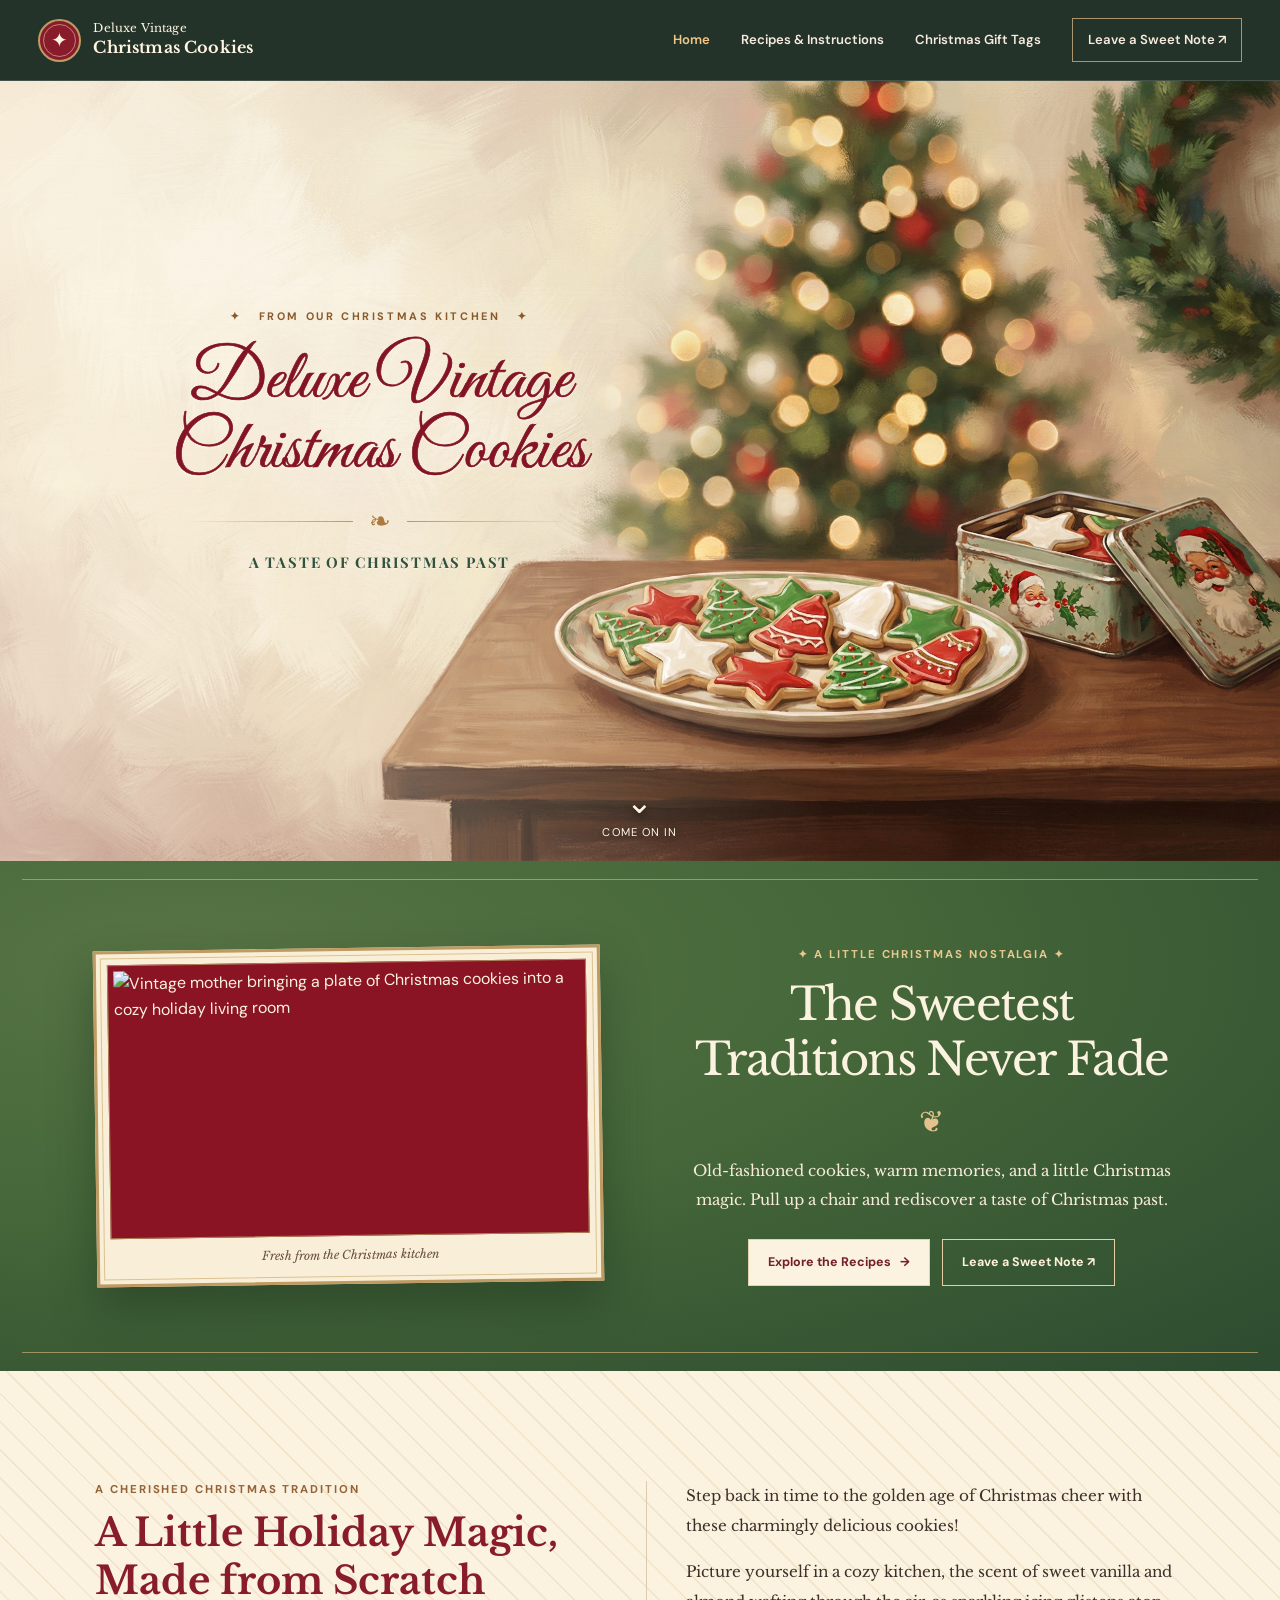
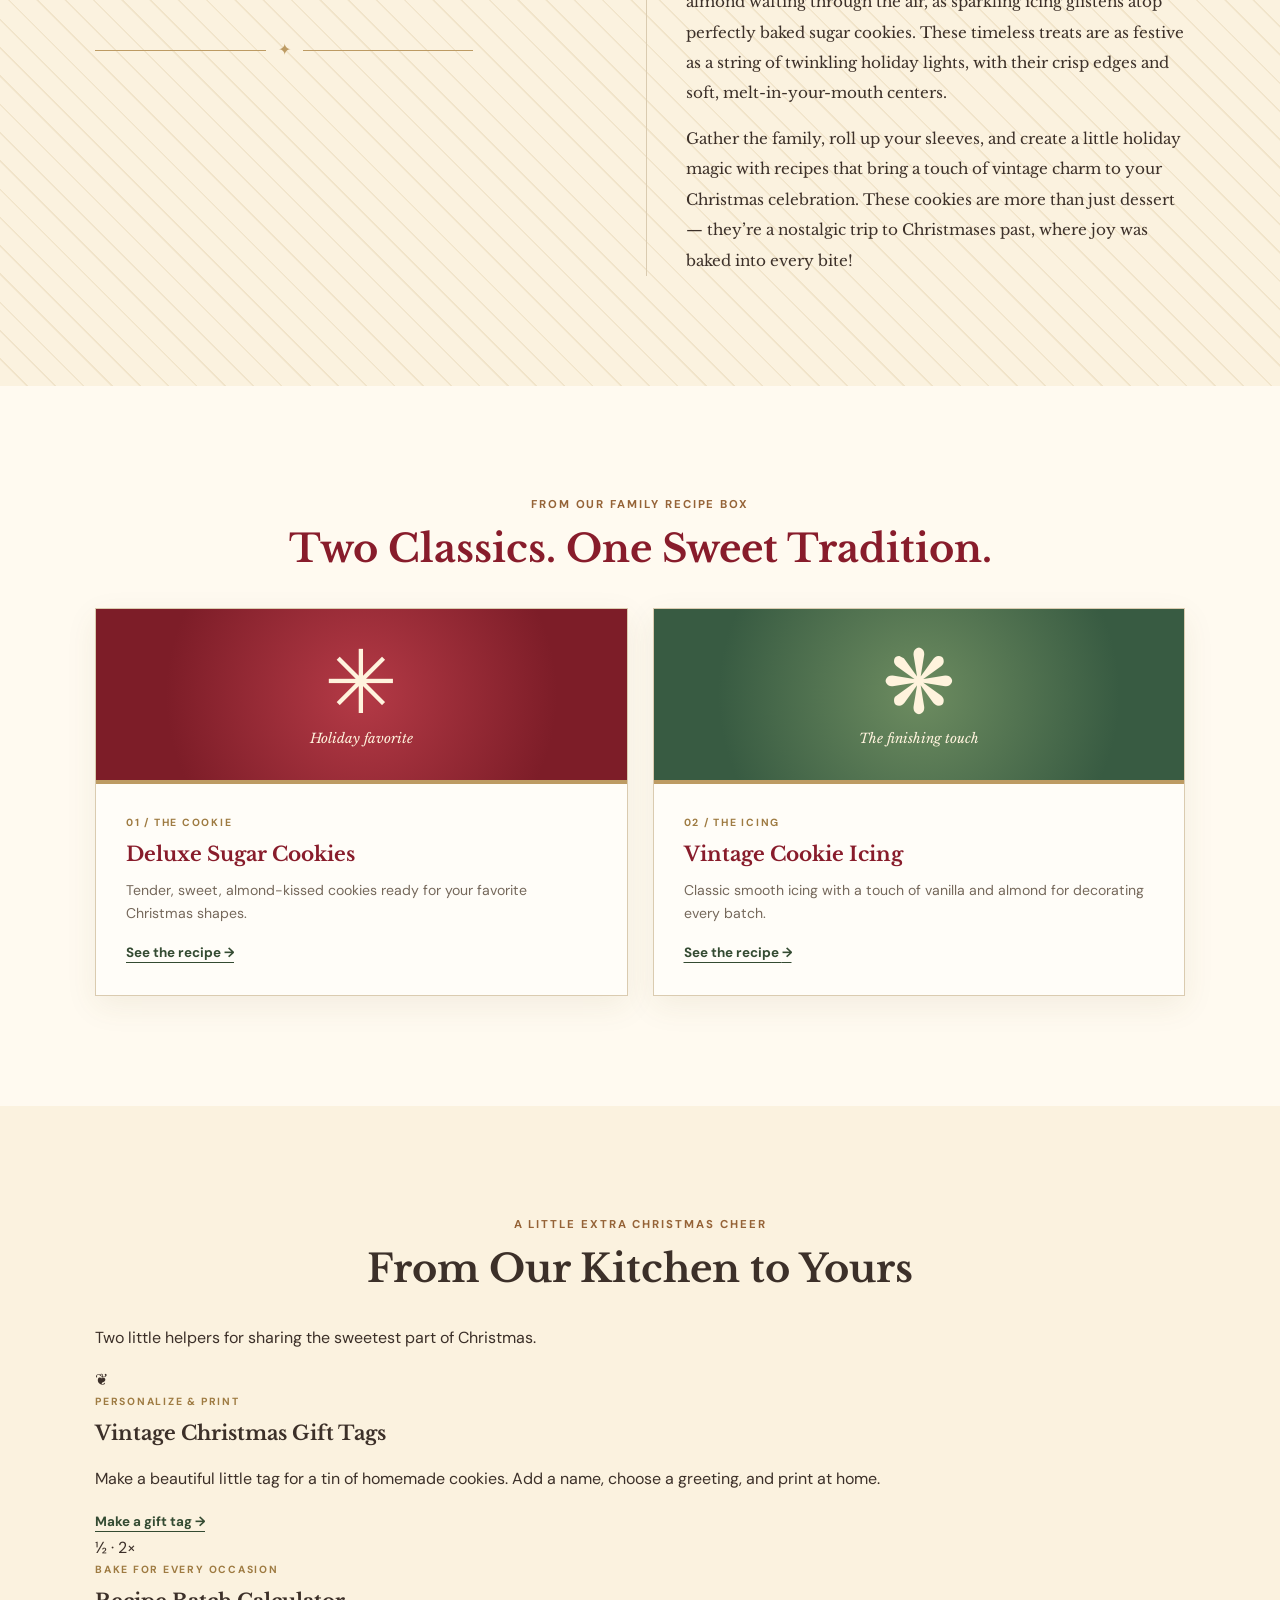
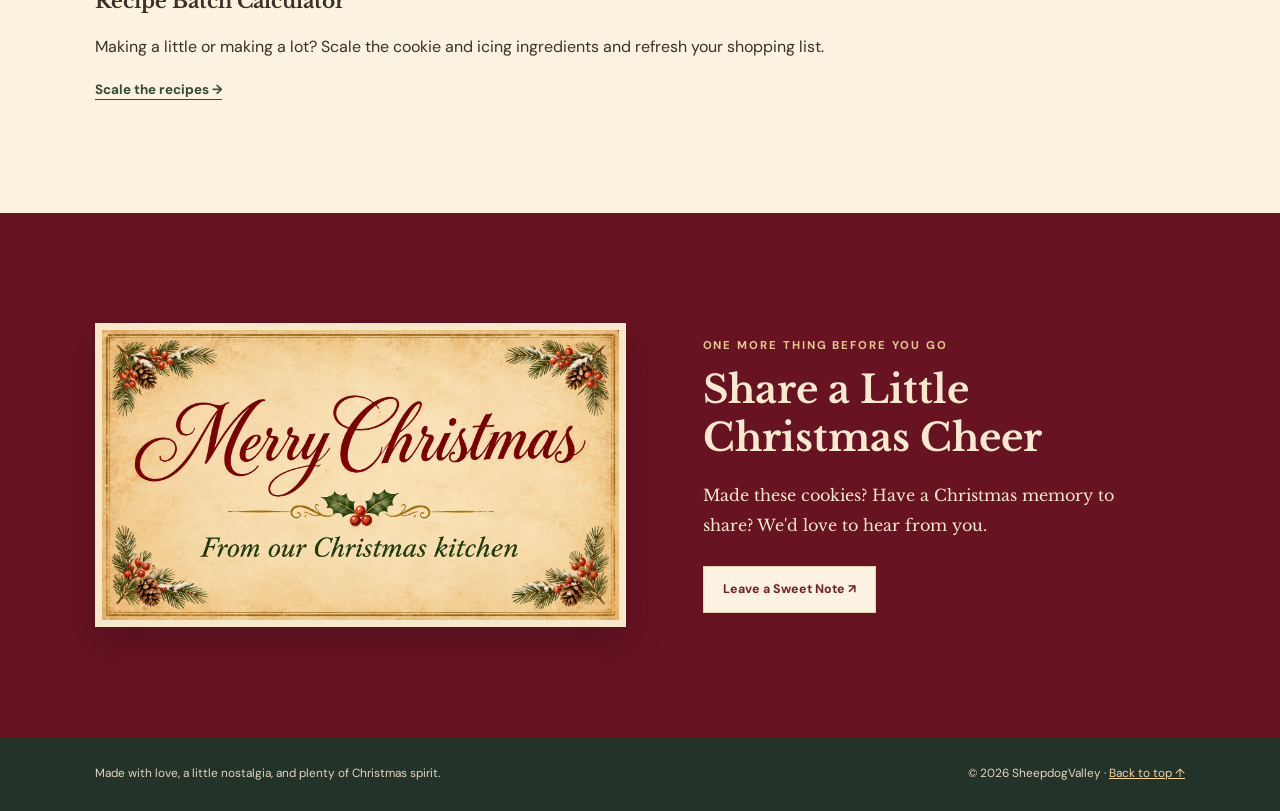
==== commit 948b016f: "Add files via upload" ====
--- a/index.html
+++ b/index.html
@@ -21,7 +21,8 @@
       <nav id="main-nav" class="main-nav" aria-label="Main navigation">
         <a class="active" aria-current="page" href="index.html">Home</a>
         <a href="recipes.html">Recipes &amp; Instructions</a>
-        <a class="nav-guestbook" href="https://docs.google.com/forms/d/e/1FAIpQLSepD3KOEROYPCmtr9J_5tR6kHB3oXomEkwlmHyR0JxOsneLbQ/viewform" target="_blank" rel="noopener noreferrer">Leave a Sweet Note ↗</a>
+        <a href="gift-tags.html">Christmas Gift Tags</a>
+        <a class="nav-guestbook" href="https://forms.gle/14yq1mAK5xDZGLgt8" target="_blank" rel="noopener noreferrer">Leave a Sweet Note ↗</a>
       </nav>
     </div>
   </header>
@@ -52,7 +53,7 @@
           <h2 id="welcome-heading">The Sweetest Traditions Never Fade</h2>
           <span class="flourish" aria-hidden="true">❦</span>
           <p>Old-fashioned cookies, warm memories, and a little Christmas magic. Pull up a chair and rediscover a taste of Christmas past.</p>
-          <div class="button-row"><a class="button button-cream" href="recipes.html">Explore the Recipes <span aria-hidden="true">→</span></a><a class="button button-outline" href="https://docs.google.com/forms/d/e/1FAIpQLSepD3KOEROYPCmtr9J_5tR6kHB3oXomEkwlmHyR0JxOsneLbQ/viewform" target="_blank" rel="noopener noreferrer">Leave a Sweet Note ↗</a></div>
+          <div class="button-row"><a class="button button-cream" href="recipes.html">Explore the Recipes <span aria-hidden="true">→</span></a><a class="button button-outline" href="https://forms.gle/14yq1mAK5xDZGLgt8" target="_blank" rel="noopener noreferrer">Leave a Sweet Note ↗</a></div>
         </div>
       </div>
     </section>
@@ -65,7 +66,29 @@
       <article class="teaser-card"><div class="teaser-art teaser-art-cookie"><span aria-hidden="true">✳</span><small>Holiday favorite</small></div><div class="teaser-copy"><p class="card-number">01 / THE COOKIE</p><h3>Deluxe Sugar Cookies</h3><p>Tender, sweet, almond-kissed cookies ready for your favorite Christmas shapes.</p><a class="text-link" href="recipes.html#sugar-cookies">See the recipe <span aria-hidden="true">→</span></a></div></article>
       <article class="teaser-card"><div class="teaser-art teaser-art-icing"><span aria-hidden="true">❋</span><small>The finishing touch</small></div><div class="teaser-copy"><p class="card-number">02 / THE ICING</p><h3>Vintage Cookie Icing</h3><p>Classic smooth icing with a touch of vanilla and almond for decorating every batch.</p><a class="text-link" href="recipes.html#cookie-icing">See the recipe <span aria-hidden="true">→</span></a></div></article>
     </div></div></section>
-    <section class="closing section-pad" aria-labelledby="closing-heading"><div class="page-width closing-inner"><img class="closing-card" src="assets/christmas-card.png" alt="Vintage Merry Christmas greeting card, from our Christmas kitchen" loading="lazy"><div><p class="eyebrow light">One more thing before you go</p><h2 id="closing-heading">Share a Little Christmas Cheer</h2><p>Made these cookies? Have a Christmas memory to share? We'd love to hear from you.</p><a class="button button-cream" href="https://docs.google.com/forms/d/e/1FAIpQLSepD3KOEROYPCmtr9J_5tR6kHB3oXomEkwlmHyR0JxOsneLbQ/viewform" target="_blank" rel="noopener noreferrer">Leave a Sweet Note ↗</a></div></div></section>
+
+    <section class="holiday-extras section-pad" aria-labelledby="extras-heading">
+      <div class="page-width">
+        <p class="eyebrow centered">A little extra Christmas cheer</p>
+        <h2 class="centered" id="extras-heading">From Our Kitchen to Yours</h2>
+        <p class="extras-intro">Two little helpers for sharing the sweetest part of Christmas.</p>
+        <div class="extras-grid">
+          <article class="extras-card">
+            <span class="extras-mark" aria-hidden="true">❦</span>
+            <div><p class="card-number">PERSONALIZE &amp; PRINT</p><h3>Vintage Christmas Gift Tags</h3>
+              <p>Make a beautiful little tag for a tin of homemade cookies. Add a name, choose a greeting, and print at home.</p>
+              <a class="text-link" href="gift-tags.html">Make a gift tag <span aria-hidden="true">→</span></a></div>
+          </article>
+          <article class="extras-card">
+            <span class="extras-mark extras-mark-green" aria-hidden="true">½ · 2×</span>
+            <div><p class="card-number">BAKE FOR EVERY OCCASION</p><h3>Recipe Batch Calculator</h3>
+              <p>Making a little or making a lot? Scale the cookie and icing ingredients and refresh your shopping list.</p>
+              <a class="text-link" href="recipes.html#batch-calculator">Scale the recipes <span aria-hidden="true">→</span></a></div>
+          </article>
+        </div>
+      </div>
+    </section>
+    <section class="closing section-pad" aria-labelledby="closing-heading"><div class="page-width closing-inner"><img class="closing-card" src="assets/christmas-card.png" alt="Vintage Merry Christmas greeting card, from our Christmas kitchen" loading="lazy"><div><p class="eyebrow light">One more thing before you go</p><h2 id="closing-heading">Share a Little Christmas Cheer</h2><p>Made these cookies? Have a Christmas memory to share? We'd love to hear from you.</p><a class="button button-cream" href="https://forms.gle/14yq1mAK5xDZGLgt8" target="_blank" rel="noopener noreferrer">Leave a Sweet Note ↗</a></div></div></section>
   </main>
   <footer class="site-footer"><div class="page-width footer-inner"><p>Made with love, a little nostalgia, and plenty of Christmas spirit.</p><p>© <span data-year>2026</span> SheepdogValley · <a href="#top">Back to top ↑</a></p></div></footer>
 </body>
